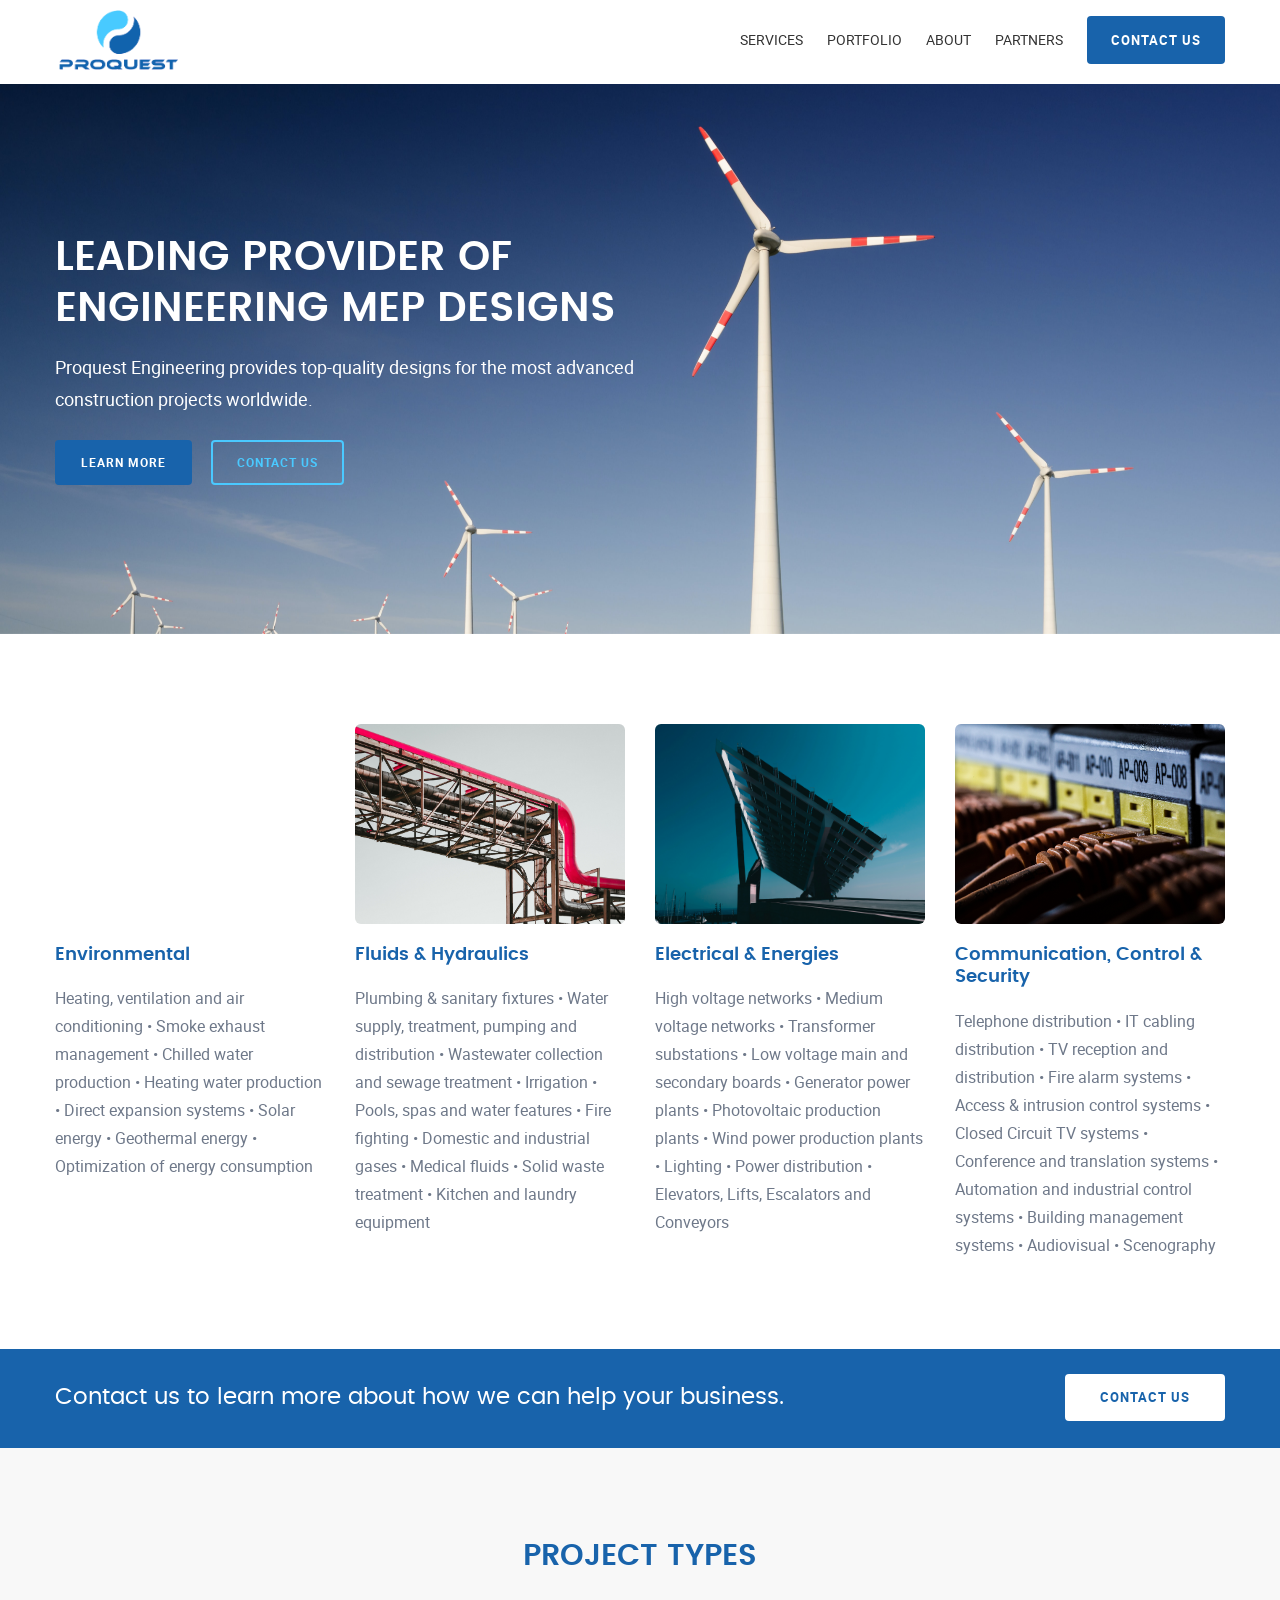
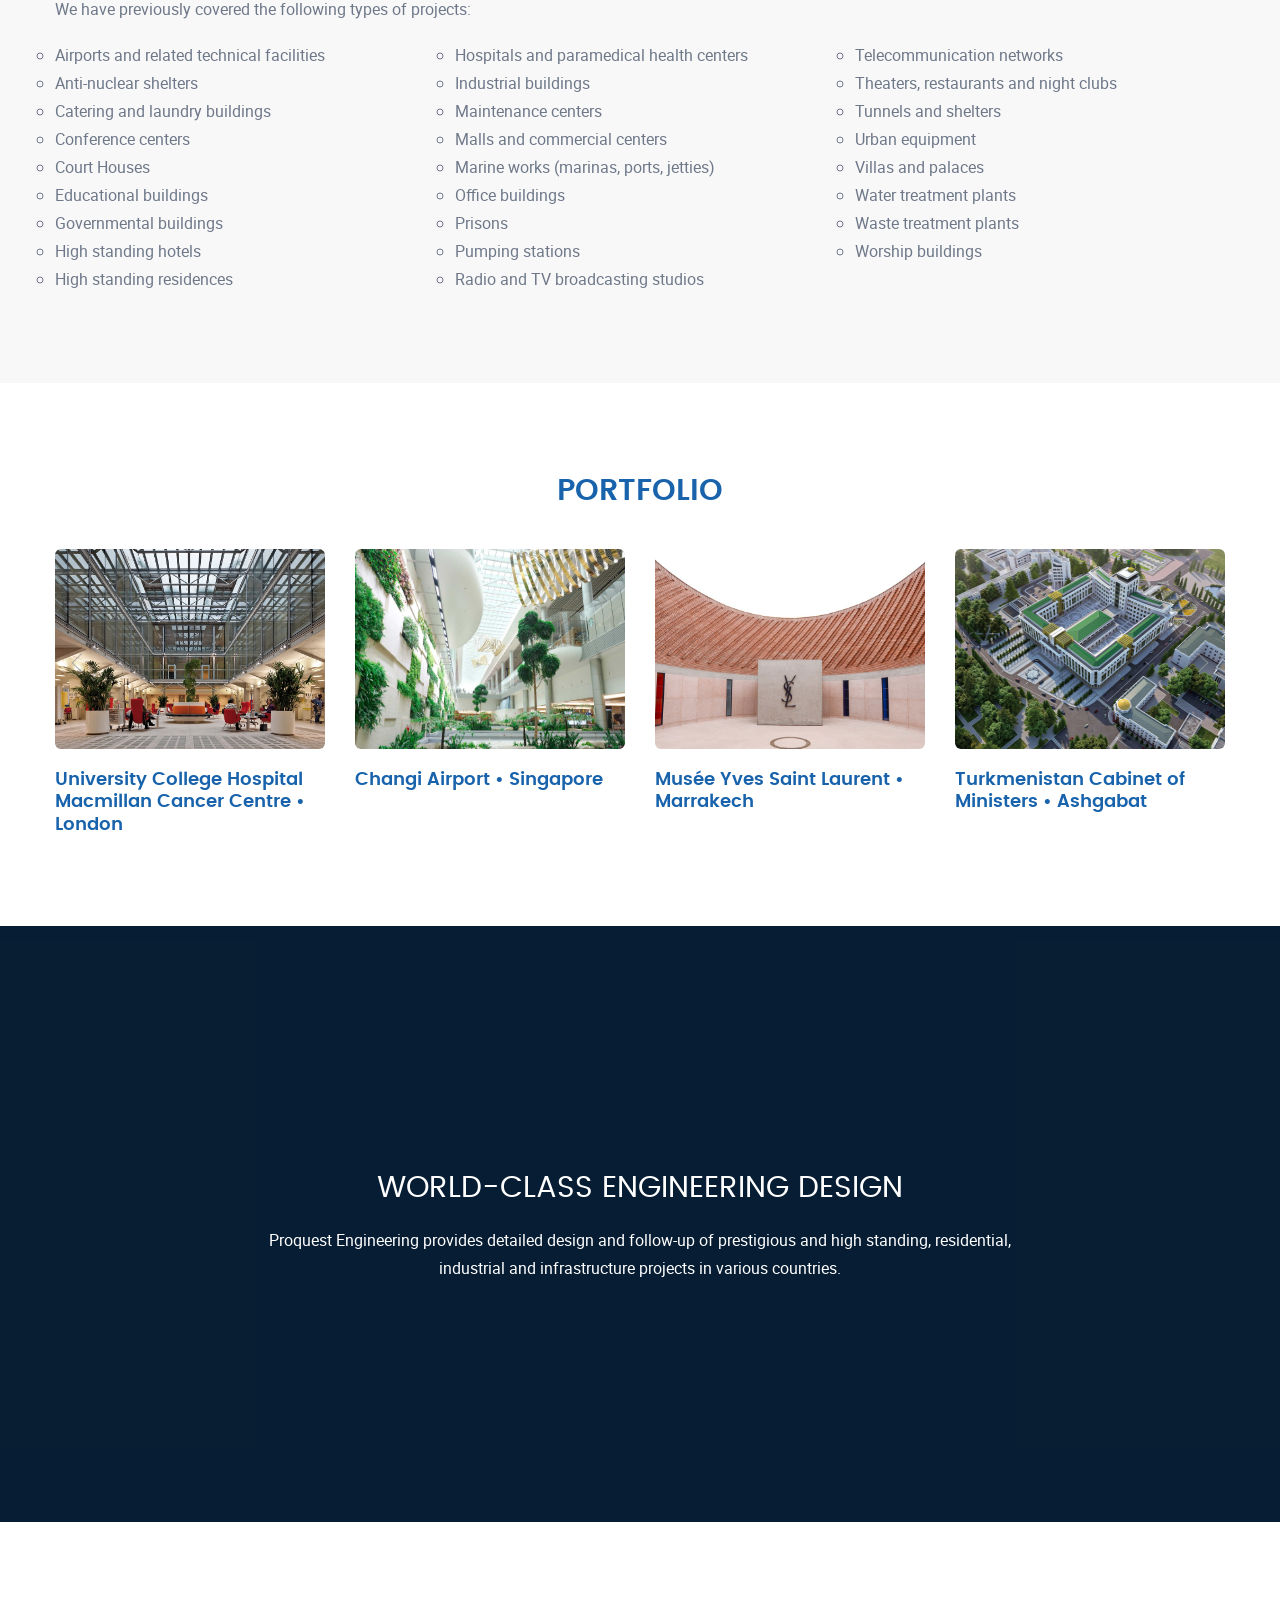
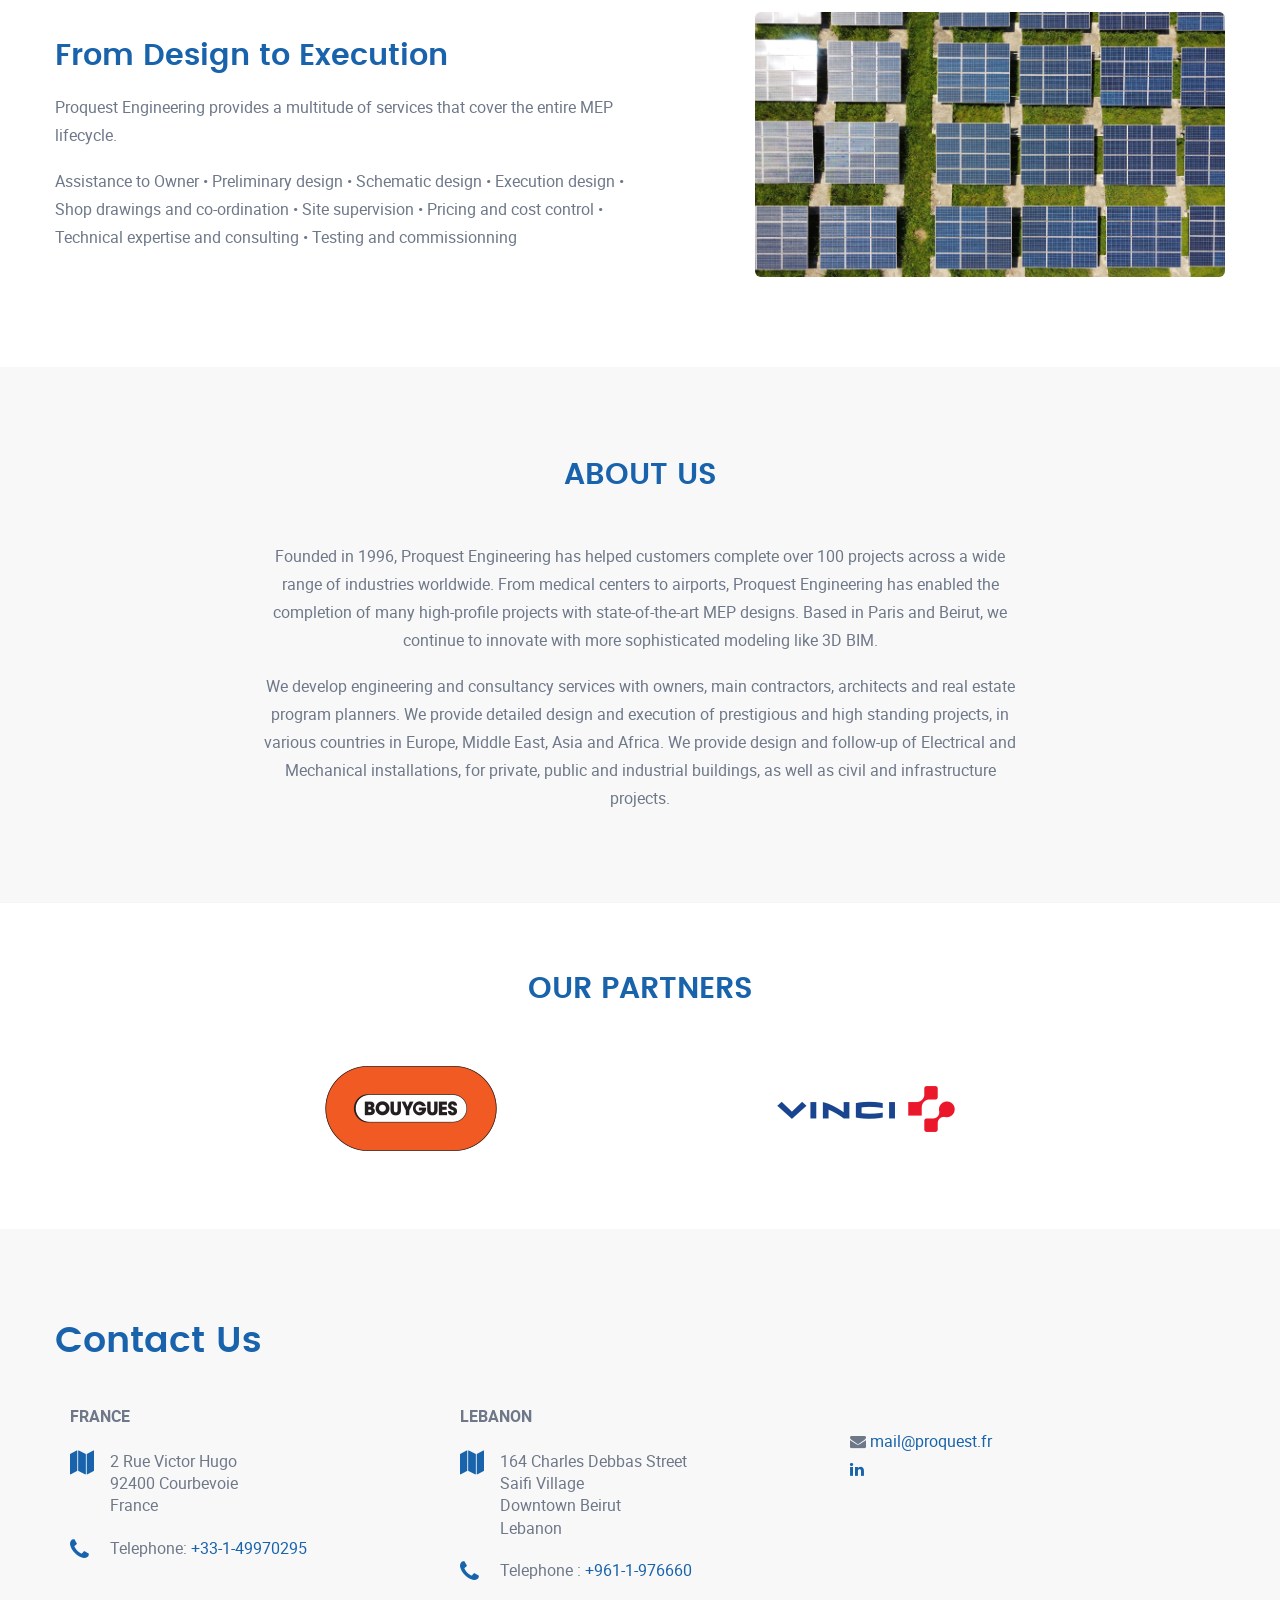
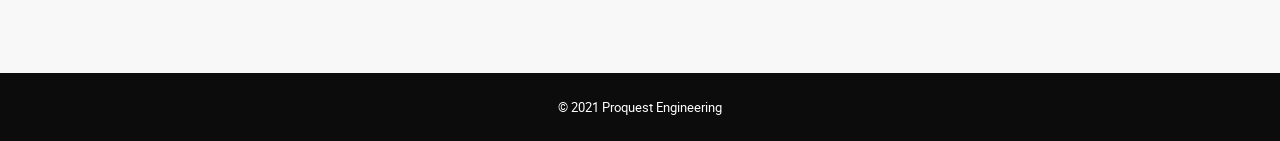
==== index.html @ 61020dc8 "Fix Services and add Project Types" ====
<!DOCTYPE html>
<html lang="zxx">
  <head>
    <title>Proquest Engineering</title>
    <meta charset="utf-8" />
    <meta name="viewport" content="width=device-width, initial-scale=1.0" />
    <link rel="icon" type="image/x-icon" href="image/favicon.ico" />
    <link rel="stylesheet" type="text/css" href="css/vendor.bundle.css" />
    <link
      id="style-css"
      rel="stylesheet"
      type="text/css"
      href="css/style.css"
    />
    <link
      rel="stylesheet"
      href="path/to/font-awesome/css/font-awesome.min.css"
    />
  </head>
  <body class="site-body style-v1">
    <!-- Header -->
    <header class="site-header header-s1 is-sticky">
      <!-- Navbar -->
      <div class="navbar navbar-primary">
        <div class="container">
          <!-- Logo -->
          <a class="navbar-brand" href="#top">
            <img
              class="logo logo-dark"
              alt=""
              src="image/proquest-logo.png"
              srcset="image/proquest-logo.png 2x"
            />
            <img
              class="logo logo-light"
              alt=""
              src="image/logo-light.png"
              srcset="image/logo-light2x.png 2x"
            />
          </a>
          <!-- #end Logo -->
          <div class="navbar-header">
            <button
              type="button"
              class="navbar-toggle collapsed"
              data-toggle="collapse"
              data-target="#mainnav"
              aria-expanded="false"
            >
              <span class="sr-only">Menu</span>
              <span class="icon-bar"></span>
              <span class="icon-bar"></span>
              <span class="icon-bar"></span>
            </button>
            <!-- Q-Button for Mobile -->
            <div class="quote-btn">
              <a class="btn" href="#contact-us">Contact Us</a>
            </div>
          </div>
          <!-- MainNav -->
          <nav class="navbar-collapse collapse" id="mainnav">
            <ul class="nav navbar-nav">
              <li><a href="#services">Services</a></li>
              <li><a href="#portfolio">Portfolio</a></li>
              <li><a href="#about-us">About</a></li>
              <li><a href="#partners">Partners</a></li>
              <!-- <li><a href="#contact-us">Contact Us</a></li> -->
              <li class="quote-btn">
                <a class="btn" href="#contact-us">Contact Us</a>
              </li>
            </ul>
          </nav>
          <!-- #end MainNav -->
        </div>
      </div>
      <!-- #end Navbar -->
      <!-- Banner/Slider -->
      <div
        id="slider"
        class="banner banner-slider carousel slide carousel-fade"
      >
        <!-- Wrapper for Slides -->
        <div class="carousel-inner">
          <div class="item active">
            <!-- Set the first background image using inline CSS below. -->
            <div
              class="fill"
              style="background-image: url('image/wind-turbine.jpg')"
            >
              <div class="banner-content">
                <div class="container">
                  <div class="row">
                    <div class="banner-text al-left pos-left light">
                      <div class="animated fadeInRight">
                        <h2 class="ucap">
                          Leading Provider of Engineering MEP Designs
                        </h2>
                        <p>
                          Proquest Engineering provides top-quality designs for
                          the most advanced construction projects worldwide.
                        </p>
                        <div class="banner-cta">
                          <a class="btn" href="#services">Learn More</a>
                          <a class="btn btn-alt btn-outline" href="#contact-us"
                            >Contact Us</a
                          >
                        </div>
                      </div>
                    </div>
                  </div>
                </div>
              </div>
            </div>
          </div>
          <div class="item">
            <!-- Set the second background image using inline CSS below. -->
            <div class="fill" style="background-image: url('image/vents.jpg')">
              <div class="banner-content">
                <div class="container">
                  <div class="row">
                    <div class="banner-text al-left pos-left dark">
                      <div class="animated fadeInRight">
                        <h2 class="ucap">State of the art <br />technology</h2>
                        <p>
                          Proquest Engineering uses advanced BIM software
                          technologies to craft the most energy efficient
                          designs.
                        </p>
                        <div class="banner-cta">
                          <a class="btn" href="#services">Learn More</a>
                          <a
                            class="btn btn-light btn-outline"
                            href="#contact-us"
                            >Contact Us</a
                          >
                        </div>
                      </div>
                    </div>
                  </div>
                </div>
              </div>
            </div>
          </div>
          <div class="item">
            <!-- Set the third background image using inline CSS below. -->
            <div class="fill" style="background-image: url('image/cranes.jpg')">
              <div class="banner-content">
                <div class="container">
                  <div class="row">
                    <div class="banner-text al-left pos-left dark">
                      <div class="animated fadeInRight">
                        <h2 class="ucap">
                          More than 25 years of design experience
                        </h2>
                        <p>Over 100 projects in all continents.</p>
                        <div class="banner-cta">
                          <a class="btn" href="#services">Learn More</a>
                          <a
                            class="btn btn-light btn-outline"
                            href="#contact-us"
                            >Contact Us</a
                          >
                        </div>
                      </div>
                    </div>
                  </div>
                </div>
              </div>
            </div>
          </div>
        </div>
        <!-- Left and right controls -->
        <a
          class="left carousel-control"
          href="#slider"
          role="button"
          data-slide="prev"
        >
          <span
            class="glyphicon glyphicon-chevron-left"
            aria-hidden="true"
          ></span>
          <span class="sr-only">Previous</span>
        </a>
        <a
          class="right carousel-control"
          href="#slider"
          role="button"
          data-slide="next"
        >
          <span
            class="glyphicon glyphicon-chevron-right"
            aria-hidden="true"
          ></span>
          <span class="sr-only">Next</span>
        </a>
      </div>
      <!-- #end Banner/Slider -->
    </header>
    <!-- End Header -->

    <!-- Service Section -->
    <div id="services" class="section section-services section-pad">
      <div class="container">
        <div class="content row">
          <!-- Feature Row  -->
          <div class="feature-row feature-service-row row">
            <div class="col-md-3 col-sm-6 even first">
              <!-- feature box -->
              <div class="feature boxed">
                <div class="fbox-photo">
                  <img src="image/exhaust.jpg" alt="" />
                </div>

                <div class="fbox-content">
                  <h3>Environmental</h3>
                  <p>
                    Heating, ventilation and air conditioning &bull; Smoke
                    exhaust management &bull; Chilled water production &bull;
                    Heating water production &bull; Direct expansion systems
                    &bull; Solar energy &bull; Geothermal energy &bull;
                    Optimization of energy consumption
                  </p>
                </div>
              </div>
              <!-- End Featur box -->
            </div>
            <div class="col-md-3 col-sm-6 odd">
              <!-- feature box -->
              <div class="feature boxed">
                <div class="fbox-photo">
                  <img src="image/pipes.jpg" alt="" />
                </div>
                <div class="fbox-content">
                  <h3>Fluids & Hydraulics</h3>
                  <p>
                    Plumbing & sanitary fixtures &bull; Water supply, treatment,
                    pumping and distribution &bull; Wastewater collection and
                    sewage treatment &bull; Irrigation &bull; Pools, spas and
                    water features &bull; Fire fighting &bull; Domestic and
                    industrial gases &bull; Medical fluids &bull; Solid waste
                    treatment &bull; Kitchen and laundry equipment
                  </p>
                </div>
              </div>
              <!-- End Feature box -->
            </div>
            <div class="col-md-3 col-sm-6 even">
              <!-- feature box -->
              <div class="feature boxed">
                <div class="fbox-photo">
                  <img src="image/solar-power.jpg" alt="" />
                </div>

                <div class="fbox-content">
                  <h3>Electrical & Energies</h3>
                  <p>
                    High voltage networks &bull; Medium voltage networks &bull;
                    Transformer substations &bull; Low voltage main and
                    secondary boards &bull; Generator power plants &bull;
                    Photovoltaic production plants &bull; Wind power production
                    plants &bull; Lighting &bull; Power distribution &bull;
                    Elevators, Lifts, Escalators and Conveyors
                  </p>
                </div>
              </div>
              <!-- End Feature box -->
            </div>
            <div class="col-md-3 col-sm-6 odd">
              <!-- feature box -->
              <div class="feature boxed">
                <div class="fbox-photo">
                  <img src="image/security.jpg" alt="" />
                </div>

                <div class="fbox-content">
                  <h3>Communication, Control & Security</h3>
                  <p>
                    Telephone distribution &bull; IT cabling distribution &bull;
                    TV reception and distribution &bull; Fire alarm systems
                    &bull; Access & intrusion control systems &bull; Closed
                    Circuit TV systems &bull; Conference and translation systems
                    &bull; Automation and industrial control systems &bull;
                    Building management systems &bull; Audiovisual &bull;
                    Scenography
                  </p>
                </div>
              </div>
              <!-- End Feature box -->
            </div>
          </div>
          <!-- Feture Row  #end -->
        </div>
      </div>
    </div>
    <!-- End Section -->

    <!-- Call Action -->
    <div class="call-action cta-small">
      <div class="cta-block">
        <div class="container">
          <div class="content row">
            <div class="cta-sameline">
              <h3>
                Contact us to learn more about how we can help your business.
              </h3>
              <a class="btn btn-light" href="#contact-us">Contact Us</a>
            </div>
          </div>
        </div>
      </div>
    </div>
    <!-- End Section -->

    <!--Content  -->
    <div id="about-us" class="bg-light section-pad">
      <div class="container">
        <div class="content row">
          <div class="wide-sm center">
            <h2 class="heading-section center" style="padding-bottom: 20px">
              Project Types
            </h2>
          </div>
          <p>We have previously covered the following types of projects:</p>
          <div class="row">
            <div class="col-sm-4 list">
              <ul>
                <li>Airports and related technical facilities</li>
                <li>Anti-nuclear shelters</li>
                <li>Catering and laundry buildings</li>
                <li>Conference centers</li>
                <li>Court Houses</li>
                <li>Educational buildings</li>
                <li>Governmental buildings</li>
                <li>High standing hotels</li>
                <li>High standing residences</li>
              </ul>
            </div>
            <div class="col-sm-4 list">
              <ul>
                <li>Hospitals and paramedical health centers</li>
                <li>Industrial buildings</li>
                <li>Maintenance centers</li>
                <li>Malls and commercial centers</li>
                <li>Marine works (marinas, ports, jetties)</li>
                <li>Office buildings</li>
                <li>Prisons</li>
                <li>Pumping stations</li>
                <li>Radio and TV broadcasting studios</li>
              </ul>
            </div>
            <div class="col-sm-4 list">
              <ul>
                <li>Telecommunication networks</li>
                <li>Theaters, restaurants and night clubs</li>
                <li>Tunnels and shelters</li>
                <li>Urban equipment</li>
                <li>Villas and palaces</li>
                <li>Water treatment plants</li>
                <li>Waste treatment plants</li>
                <li>Worship buildings</li>
              </ul>
            </div>
          </div>
        </div>
      </div>
    </div>
    <!-- End content -->

    <div
      id="portfolio"
      class="section section-projects recent-project section-pad"
    >
      <div class="container">
        <div class="content row">
          <h2 class="heading-section center" style="padding-bottom: 20px">
            Portfolio
          </h2>
          <!-- Projects/Feature Row  -->
          <div class="feature-row feature-project-row mgfix">
            <div
              class="
                owl-carousel
                loop
                has-carousel
                gallery gallery-lightbox gallery-photos
                hover-zoom
              "
              data-items="4"
              data-navs="true"
            >
              <div class="even">
                <!-- featured box  -->
                <div class="feature feature-project boxed">
                  <a href="image/ucl.jpg">
                    <div class="fbox-photo">
                      <img
                        src="image/ucl.jpg"
                        alt="University College Hospital Macmillan Cancer Centre, London"
                      />
                    </div>
                  </a>
                  <div class="fbox-content">
                    <h3>
                      <a href="image/ucl.jpg"
                        >University College Hospital Macmillan Cancer Centre
                        &bull; London</a
                      >
                    </h3>
                  </div>
                </div>
                <!-- End -->
              </div>
              <div class="odd">
                <!-- featured box -->
                <div class="feature feature-project boxed">
                  <a href="image/changi.jpeg">
                    <div class="fbox-photo">
                      <img
                        src="image/changi.jpeg"
                        alt="Changi Airport, Singapore"
                      />
                    </div>
                  </a>
                  <div class="fbox-content">
                    <h3>
                      <a href="image/changi.jpeg"
                        >Changi Airport &bull; Singapore</a
                      >
                    </h3>
                  </div>
                </div>
                <!-- End -->
              </div>
              <div class="even">
                <!-- featured box -->
                <div class="feature feature-project boxed">
                  <a href="image/ysl.jpg">
                    <div class="fbox-photo">
                      <img
                        src="image/ysl.jpg"
                        alt="Musée Yves Saint Laurent, Marrakech"
                      />
                    </div>
                  </a>
                  <div class="fbox-content">
                    <h3>
                      <a href="image/ysl.jpg"
                        >Musée Yves Saint Laurent &bull; Marrakech</a
                      >
                    </h3>
                  </div>
                </div>
                <!-- End -->
              </div>
              <div class="odd">
                <!-- featured box -->
                <div class="feature feature-project boxed">
                  <a href="image/ashgabat.jpg">
                    <div class="fbox-photo">
                      <img
                        src="image/ashgabat.jpg"
                        alt="Turkmenistan Cabinet of Ministers, Ashgabat"
                      />
                    </div>
                  </a>
                  <div class="fbox-content">
                    <h3>
                      <a href="image/ashgabat.jpg"
                        >Turkmenistan Cabinet of Ministers &bull; Ashgabat</a
                      >
                    </h3>
                  </div>
                </div>
                <!-- End -->
              </div>
              <div class="odd">
                <!-- featured box -->
                <div class="feature feature-project boxed">
                  <a href="image/battersea.jpeg">
                    <div class="fbox-photo">
                      <img
                        src="image/battersea.jpeg"
                        alt="Battersea Station Development, London"
                      />
                    </div>
                  </a>
                  <div class="fbox-content">
                    <h3>
                      <a href="image/battersea.jpeg"
                        >Battersea Station Development &bull; London</a
                      >
                    </h3>
                  </div>
                </div>
                <!-- End -->
              </div>
              <div class="odd">
                <!-- featured box -->
                <div class="feature feature-project boxed">
                  <a href="image/duchanbe.jpg">
                    <div class="fbox-photo">
                      <img
                        src="image/duchanbe.jpg"
                        alt="Dushanbe International Airport, Tadjikistan"
                      />
                    </div>
                  </a>
                  <div class="fbox-content">
                    <h3>
                      <a href="image/duchanbe.jpg"
                        >Dushanbe International Airport &bull; Tadjikistan</a
                      >
                    </h3>
                  </div>
                </div>
                <!-- End -->
              </div>
              <div class="odd">
                <!-- featured box -->
                <div class="feature feature-project boxed">
                  <a href="image/astana.jpg">
                    <div class="fbox-photo">
                      <img
                        src="image/astana.jpg"
                        alt="Kazakhstan National Cancer Research Center, Astana"
                      />
                    </div>
                  </a>
                  <div class="fbox-content">
                    <h3>
                      <a href="image/astana.jpg"
                        >Kazakhstan National Cancer Research Center &bull;
                        Astana</a
                      >
                    </h3>
                  </div>
                </div>
                <!-- End -->
              </div>
              <div class="odd">
                <!-- featured box -->
                <div class="feature feature-project boxed">
                  <a href="image/royal-mansour.jpeg">
                    <div class="fbox-photo">
                      <img
                        src="image/royal-mansour.jpeg"
                        alt="Royal Mansour Hotel, Marrakech"
                      />
                    </div>
                  </a>
                  <div class="fbox-content">
                    <h3>
                      <a href="image/royal-mansour.jpeg"
                        >Royal Mansour Hotel &bull; Marrakech</a
                      >
                    </h3>
                  </div>
                </div>
                <!-- End -->
              </div>
            </div>
          </div>
          <!-- Projects/Feature Row  #end -->
        </div>
      </div>
    </div>

    <!-- CTA-Parallax -->
    <div
      class="call-action has-parallax cta-large"
      style="background-image: url('image/singa-airport.jpg')"
    >
      <div class="cta-block">
        <div class="container">
          <div class="content row">
            <div class="cta-content wide-sm center">
              <h2>World-class Engineering Design</h2>
              <p>
                Proquest Engineering provides detailed design and follow-up of
                prestigious and high standing, residential, industrial and
                infrastructure projects in various countries.
              </p>
            </div>
          </div>
        </div>
      </div>
    </div>
    <!-- End Section -->

    <!-- Content -->
    <div class="section section-about section-pad">
      <div class="container">
        <div class="content row">
          <div class="row row-vm">
            <div class="col-md-6 res-m-bttm">
              <h2>From Design to Execution</h2>
              <p>
                Proquest Engineering provides a multitude of services that cover
                the entire MEP lifecycle.
              </p>
              <p>
                Assistance to Owner &bull; Preliminary design &bull; Schematic
                design &bull; Execution design &bull; Shop drawings and
                co-ordination &bull; Site supervision &bull; Pricing and cost
                control &bull; Technical expertise and consulting &bull; Testing
                and commissionning
              </p>
            </div>
            <div class="col-md-5 col-md-offset-1">
              <img src="image/photovoltaics.jpg" alt="" />
            </div>
          </div>
        </div>
      </div>
    </div>
    <!-- End content -->

    <!--Content  -->
    <div id="about-us" class="bg-light section-pad">
      <div class="container">
        <div class="content row">
          <div class="wide-sm center">
            <h2 class="heading-section center">About Us</h2>
            <p>
              Founded in 1996, Proquest Engineering has helped customers
              complete over 100 projects across a wide range of industries
              worldwide. From medical centers to airports, Proquest Engineering
              has enabled the completion of many high-profile projects with
              state-of-the-art MEP designs. Based in Paris and Beirut, we
              continue to innovate with more sophisticated modeling like 3D BIM.
            </p>
            <p>
              We develop engineering and consultancy services with owners, main
              contractors, architects and real estate program planners. We
              provide detailed design and execution of prestigious and high
              standing projects, in various countries in Europe, Middle East,
              Asia and Africa. We provide design and follow-up of Electrical and
              Mechanical installations, for private, public and industrial
              buildings, as well as civil and infrastructure projects.
            </p>
          </div>
        </div>
      </div>
    </div>
    <!-- End content -->

    <!-- Client logo -->
    <div
      id="partners"
      class="section section-logos section-pad-md bdr-top bg-light"
      style="background-color: white"
    >
      <h2 class="heading-section center">Our Partners</h2>
      <div class="container">
        <div class="content row">
          <div class="client-logos">
            <div class="logo-item">
              <img
                alt=""
                width="190"
                height="82"
                src="image/bouygues-logo.png"
              />
            </div>
            <div class="logo-item">
              <img alt="" width="190" height="82" src="image/vinci_logo.png" />
            </div>
          </div>
        </div>
      </div>
    </div>
    <!-- End Section -->

    <!-- Start Contact Us -->

    <div
      class="section section-contents section-contact section-pad bg-light"
      id="contact-us"
    >
      <div class="container">
        <div class="content row">
          <h1>Contact Us</h1>
          <div class="container">
            <div class="contact-details row">
              <div class="col-sm-4" style="padding-top: 20px">
                <label>FRANCE</label>
                <ul class="contact-list">
                  <li>
                    <a
                      href="https://goo.gl/maps/vgTAC1H31CzWcwqt8"
                      target="_blank"
                      ><em class="fa fa-map" aria-hidden="true"></em
                    ></a>
                    <span
                      >2 Rue Victor Hugo <br />92400 Courbevoie<br />France</span
                    >
                  </li>
                  <li>
                    <em class="fa fa-phone" aria-hidden="true"></em>
                    <span
                      >Telephone:
                      <a href="tel:+330149970295">+33-1-49970295</a></span
                    >
                  </li>
                </ul>
              </div>
              <div class="col-sm-4" style="padding-top: 20px">
                <label>LEBANON</label>
                <ul class="contact-list">
                  <li>
                    <a
                      href="https://goo.gl/maps/NqNHogaXv8zbHDvy7"
                      target="_blank"
                      ><em class="fa fa-map" aria-hidden="true"></em
                    ></a>
                    <span
                      >164 Charles Debbas Street <br />Saifi Village <br />
                      Downtown Beirut <br />
                      Lebanon</span
                    >
                  </li>
                  <li>
                    <em class="fa fa-phone" aria-hidden="true"></em>
                    <span
                      >Telephone :
                      <a href="tel:+96101976660">+961-1-976660</a></span
                    >
                  </li>
                </ul>
              </div>
              <div class="col-sm-4" style="margin-top: 45px">
                <em class="fa fa-envelope" aria-hidden="true"></em>
                <span>
                  <a href="mailto: mail@proquest.fr">mail@proquest.fr</a></span
                >
                <ul class="social">
                  <li>
                    <a
                      href="https://www.linkedin.com/company/proquest-engineering-&-consulting/"
                      ><em class="fa fa-linkedin" aria-hidden="true"></em
                    ></a>
                  </li>
                </ul>
              </div>
            </div>
          </div>
        </div>
      </div>
    </div>

    <!-- End Contact Us -->

    <!-- Copyright -->
    <div class="copyright" style="display: flex; justify-content: center">
      <p>&copy; 2021 Proquest Engineering</p>
    </div>
    <!-- End Copyright -->

    <!-- Rreload Image for Slider -->
    <div class="preload hide">
      <img alt="" src="image/slider-oil-a.jpg" />
      <img alt="" src="image/slider-welding-b.jpg" />
      <img alt="" src="image/slider-mine-a.jpg" />
    </div>
    <!-- End -->

    <!-- Preloader !active please if you want -->
    <!-- <div id="preloader"><div id="status">&nbsp;</div></div> -->
    <!-- Preloader End -->

    <!-- JavaScript Bundle -->
    <script src="js/jquery.bundle.js"></script>
    <!-- Theme Script init() -->
    <script src="js/script.js"></script>
    <!-- End script -->
  </body>
</html>
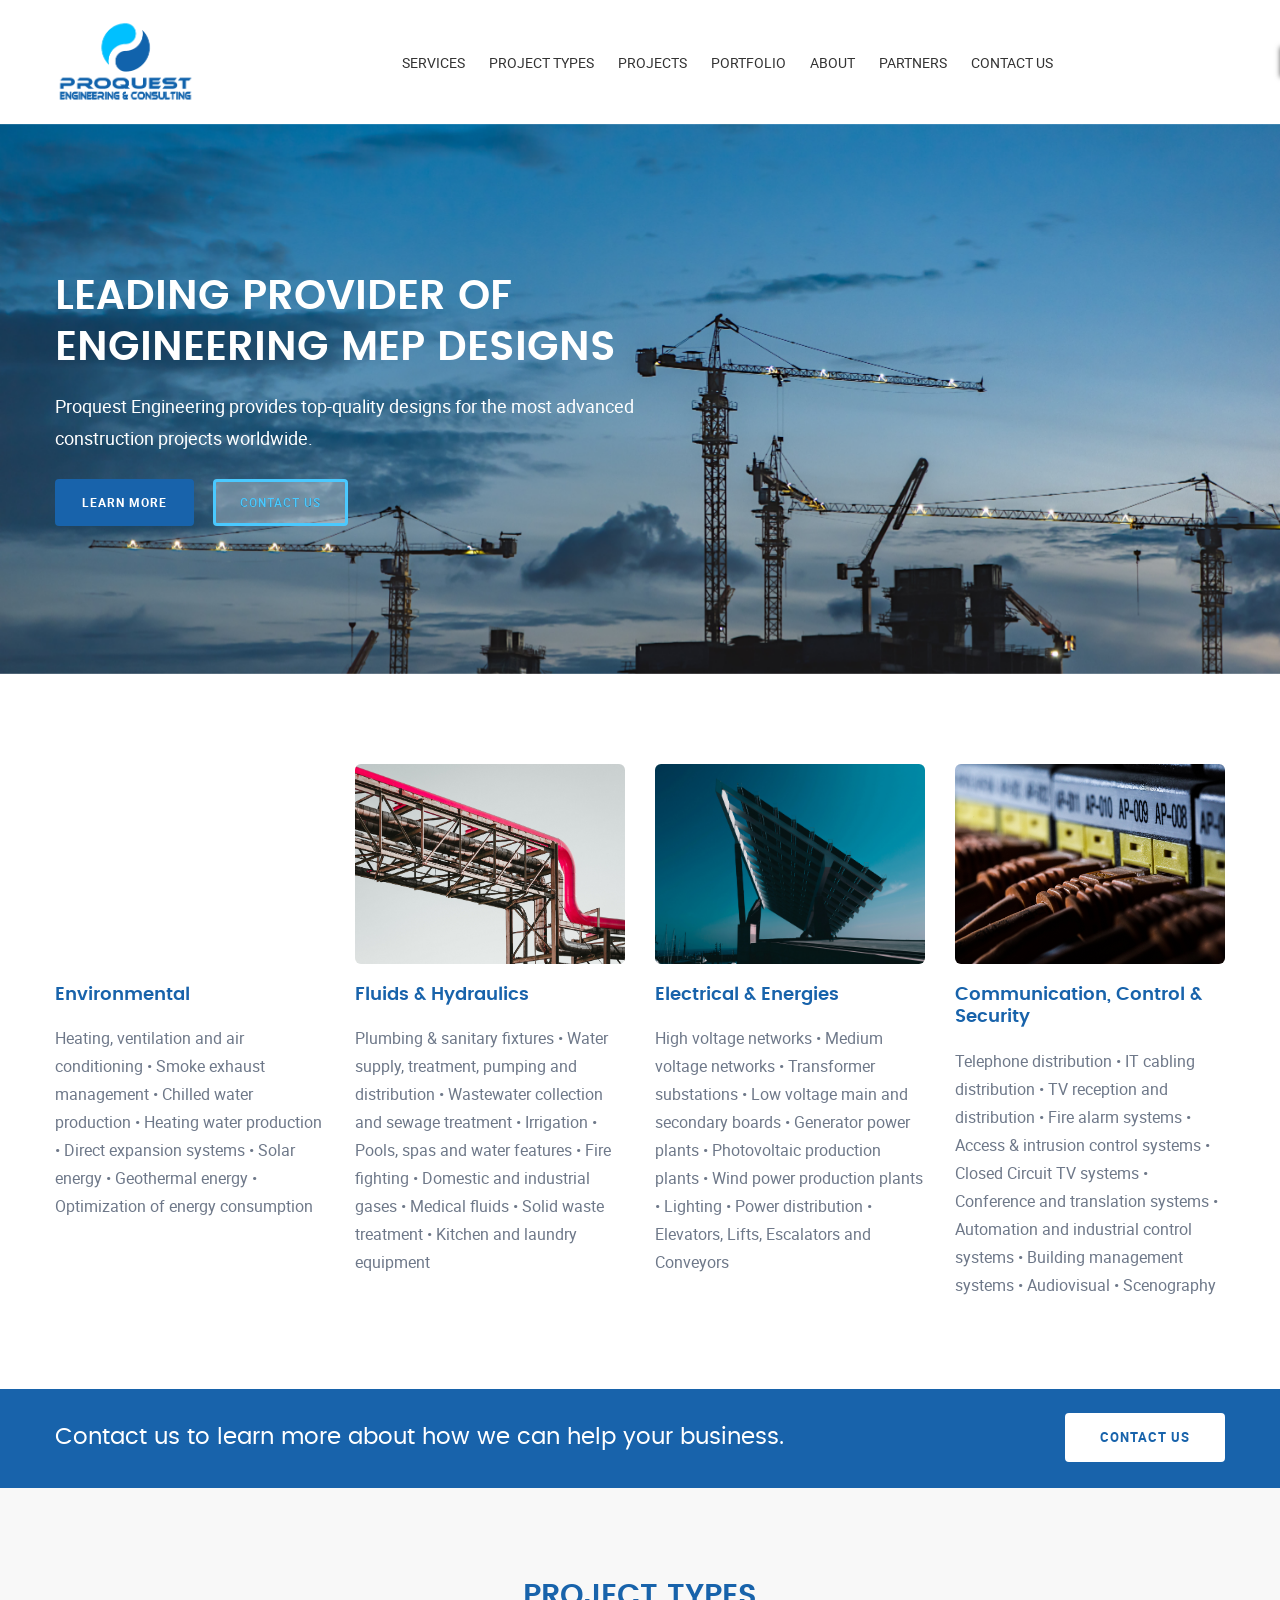
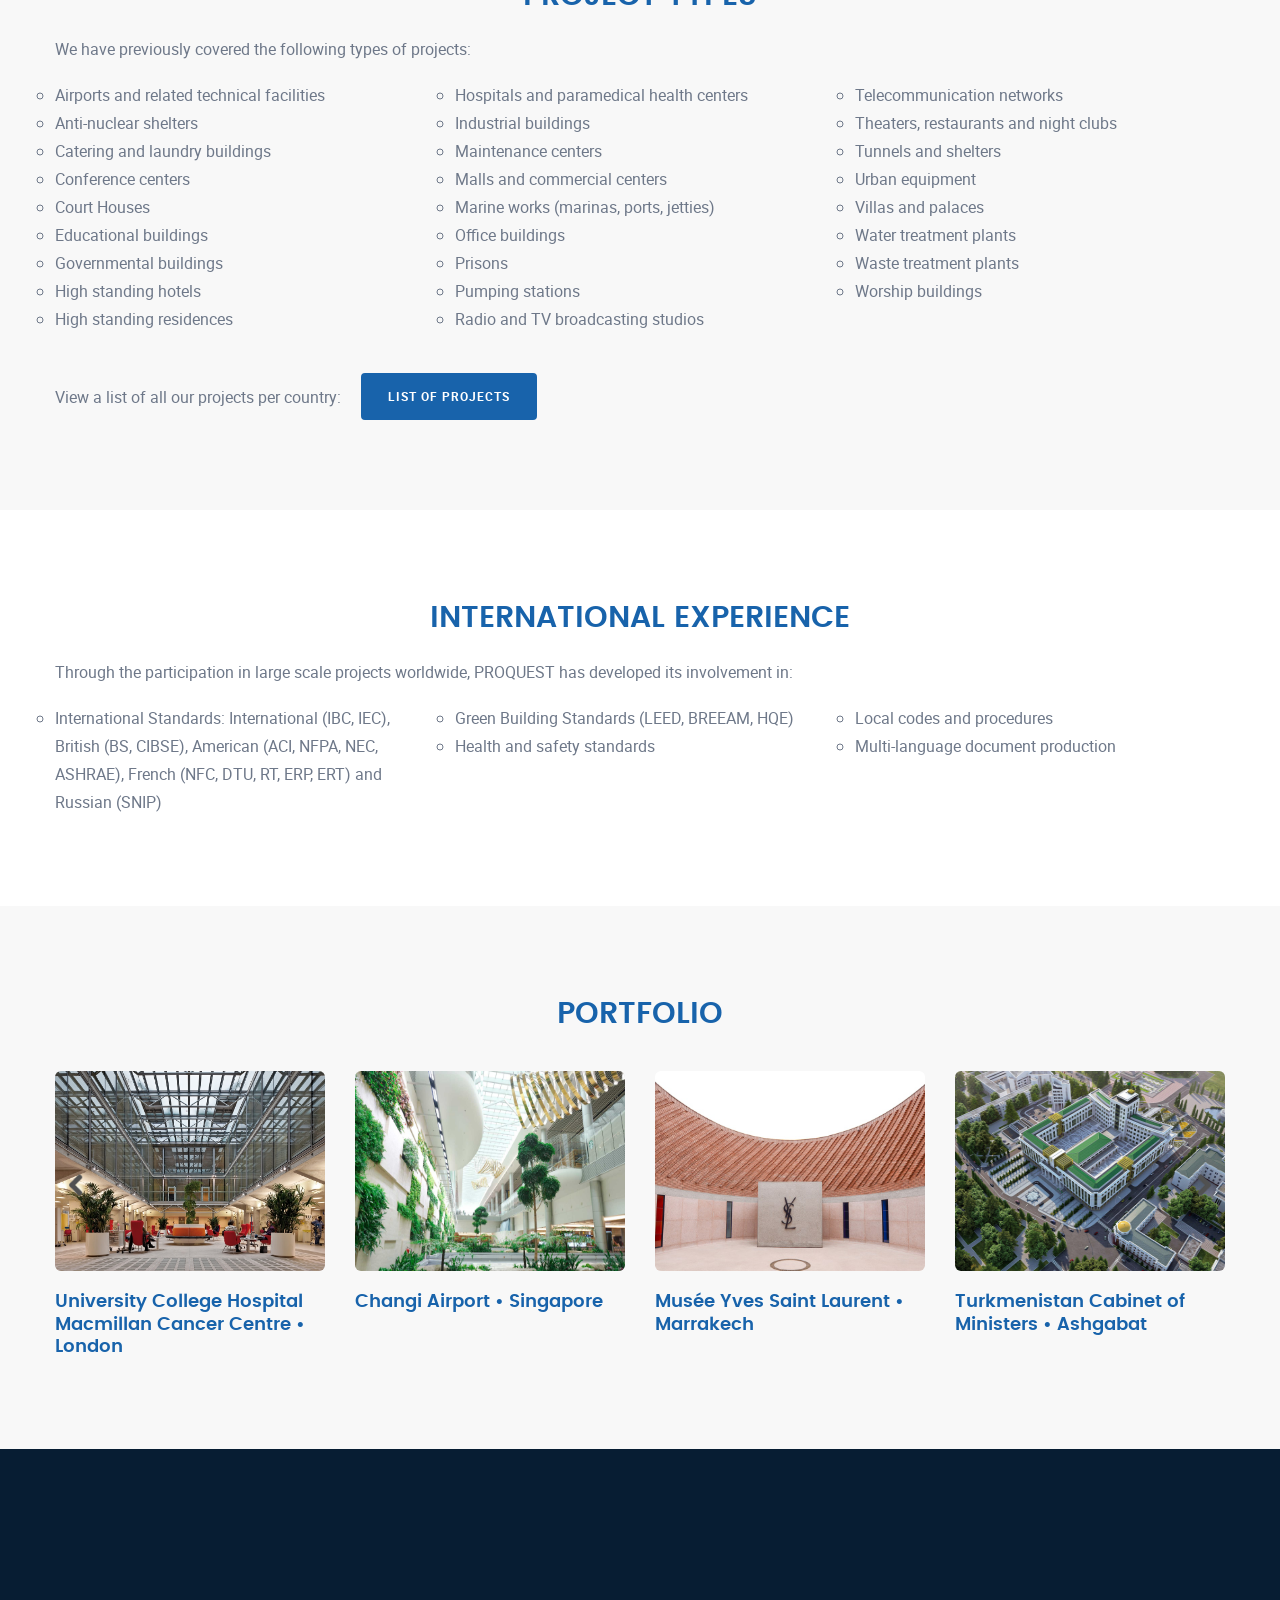
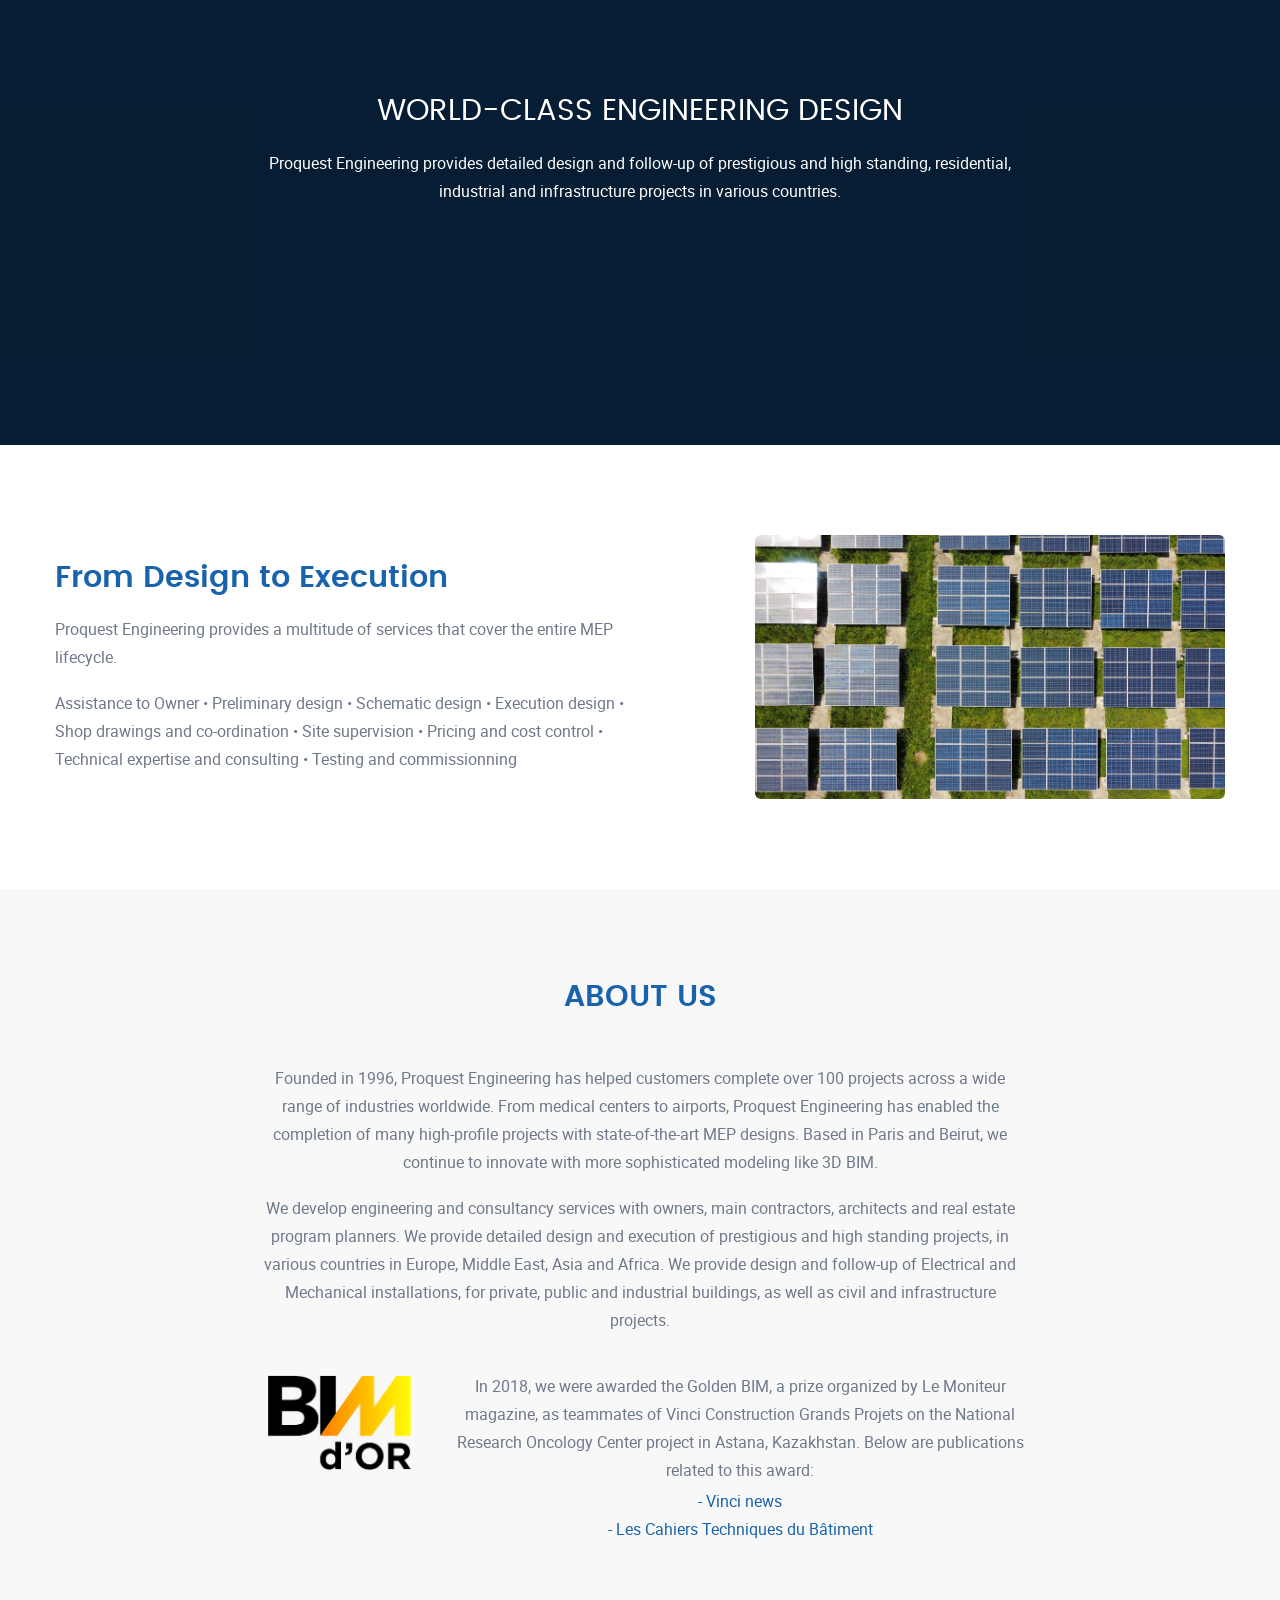
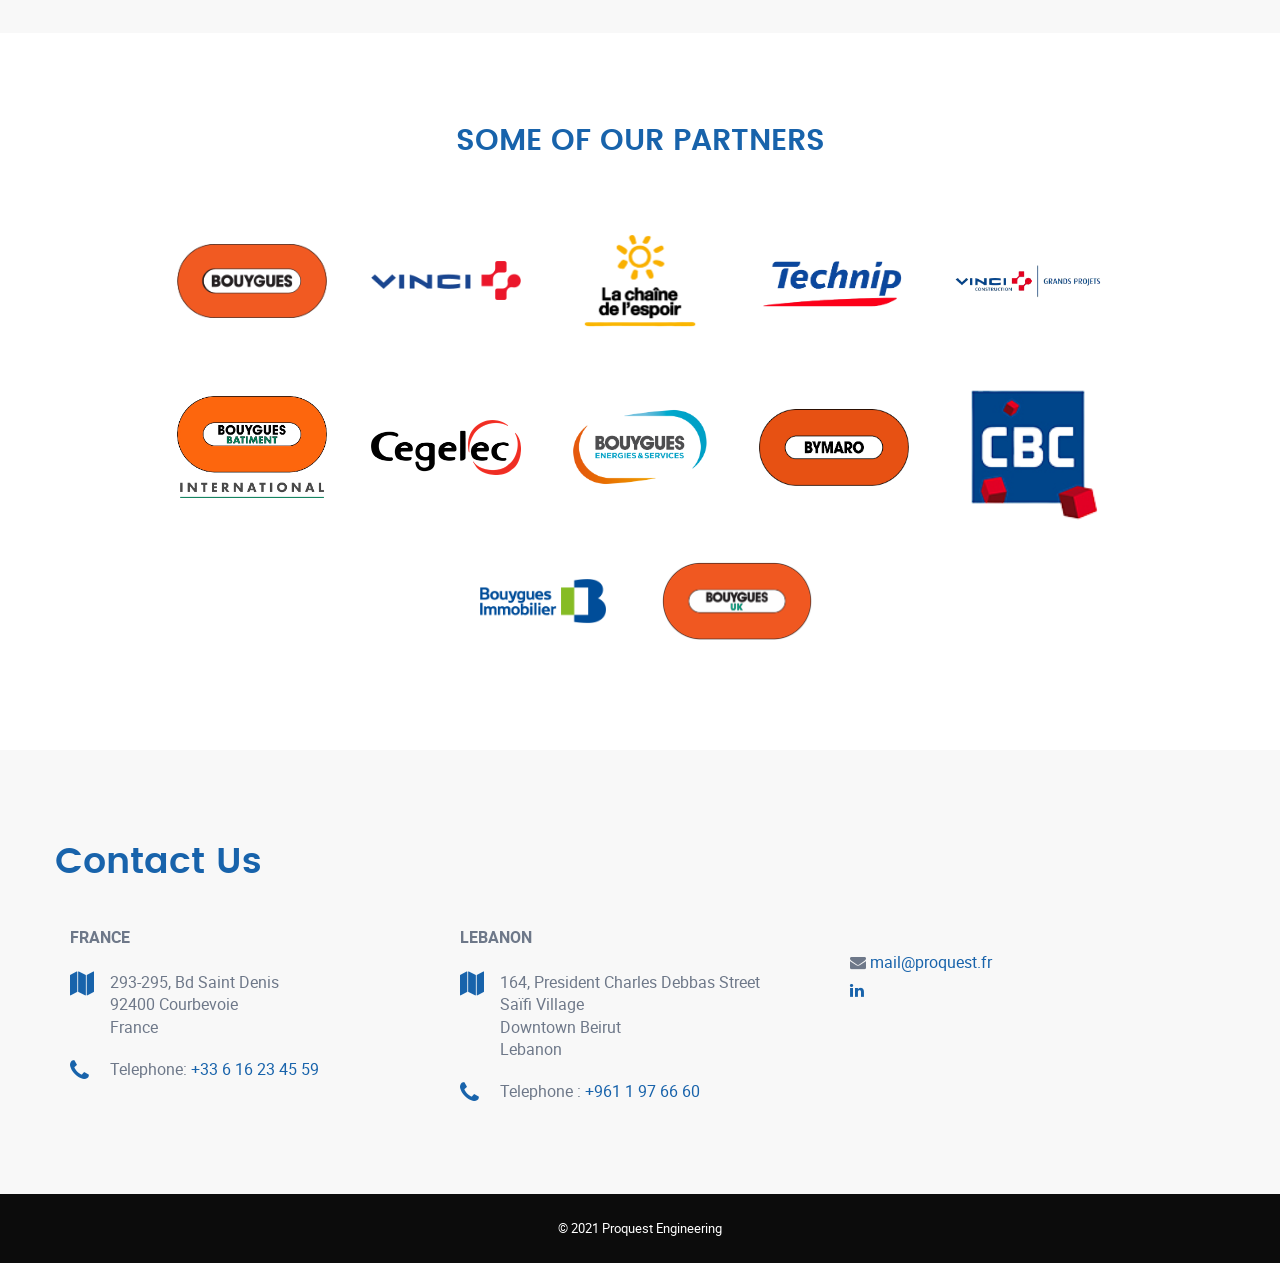
==== commit c62dc853: "update index.html" ====
--- a/index.html
+++ b/index.html
@@ -1,5 +1,5 @@
 <!DOCTYPE html>
-<html lang="zxx">
+<html lang="eng">
   <head>
     <title>Proquest Engineering</title>
     <meta charset="utf-8" />
@@ -28,14 +28,8 @@
             <img
               class="logo logo-dark"
               alt=""
-              src="image/proquest-logo.png"
-              srcset="image/proquest-logo.png 2x"
-            />
-            <img
-              class="logo logo-light"
-              alt=""
-              src="image/logo-light.png"
-              srcset="image/logo-light2x.png 2x"
+              src="image/proquest-full-logo.png"
+              srcset="image/proquest-full-logo.png 2x"
             />
           </a>
           <!-- #end Logo -->
@@ -60,13 +54,20 @@
           <!-- MainNav -->
           <nav class="navbar-collapse collapse" id="mainnav">
             <ul class="nav navbar-nav">
-              <li><a href="#services">Services</a></li>
+              <li><a class="nav-head" href="#services">Services</a></li>
+              <li><a href="#project-types">Project Types</a></li>
+              <li><a href="./list_of_projects.html">Projects</a></li>
               <li><a href="#portfolio">Portfolio</a></li>
               <li><a href="#about-us">About</a></li>
               <li><a href="#partners">Partners</a></li>
-              <!-- <li><a href="#contact-us">Contact Us</a></li> -->
-              <li class="quote-btn">
-                <a class="btn" href="#contact-us">Contact Us</a>
+              <li><a href="#contact-us">Contact Us</a></li>
+              <li class="lang-nav">
+                <!-- <a href="./index.html">
+                  <img class="flags" src="./image/uk-flag.png" />
+                </a> -->
+                <a href="./index_french.html">
+                  <img class="flags" src="./image/france-flag.png" />
+                </a>
               </li>
             </ul>
           </nav>
@@ -85,7 +86,7 @@
             <!-- Set the first background image using inline CSS below. -->
             <div
               class="fill"
-              style="background-image: url('image/wind-turbine.jpg')"
+              style="background-image: url('image/grilles.jpg')"
             >
               <div class="banner-content">
                 <div class="container">
@@ -128,9 +129,7 @@
                         </p>
                         <div class="banner-cta">
                           <a class="btn" href="#services">Learn More</a>
-                          <a
-                            class="btn btn-light btn-outline"
-                            href="#contact-us"
+                          <a class="btn btn-alt btn-outline" href="#contact-us"
                             >Contact Us</a
                           >
                         </div>
@@ -155,9 +154,7 @@
                         <p>Over 100 projects in all continents.</p>
                         <div class="banner-cta">
                           <a class="btn" href="#services">Learn More</a>
-                          <a
-                            class="btn btn-light btn-outline"
-                            href="#contact-us"
+                          <a class="btn btn-alt btn-outline" href="#contact-us"
                             >Contact Us</a
                           >
                         </div>
@@ -313,7 +310,7 @@
     <!-- End Section -->
 
     <!--Content  -->
-    <div id="about-us" class="bg-light section-pad">
+    <div id="project-types" class="bg-light section-pad">
       <div class="container">
         <div class="content row">
           <div class="wide-sm center">
@@ -362,6 +359,53 @@
               </ul>
             </div>
           </div>
+          <div class="proj-list">
+            <p>View a list of all our projects per country:</p>
+            <div class="quote-btn">
+              <a class="btn" href="./list_of_projects.html">List of Projects</a>
+            </div>
+          </div>
+        </div>
+      </div>
+    </div>
+    <!-- End content -->
+
+    <!--Content  -->
+    <div id="internation-experience" class="section-pad">
+      <div class="container">
+        <div class="content row">
+          <div class="wide-sm center">
+            <h2 class="heading-section center" style="padding-bottom: 20px">
+              International Experience
+            </h2>
+          </div>
+          <p>
+            Through the participation in large scale projects worldwide,
+            PROQUEST has developed its involvement in:
+          </p>
+          <div class="row">
+            <div class="col-sm-4 list">
+              <ul>
+                <li>
+                  International Standards: International (IBC, IEC), British
+                  (BS, CIBSE), American (ACI, NFPA, NEC, ASHRAE), French (NFC,
+                  DTU, RT, ERP, ERT) and Russian (SNIP)
+                </li>
+              </ul>
+            </div>
+            <div class="col-sm-4 list">
+              <ul>
+                <li>Green Building Standards (LEED, BREEAM, HQE)</li>
+                <li>Health and safety standards</li>
+              </ul>
+            </div>
+            <div class="col-sm-4 list">
+              <ul>
+                <li>Local codes and procedures</li>
+                <li>Multi-language document production</li>
+              </ul>
+            </div>
+          </div>
         </div>
       </div>
     </div>
@@ -369,7 +413,7 @@
 
     <div
       id="portfolio"
-      class="section section-projects recent-project section-pad"
+      class="section section-projects recent-project section-pad bg-light"
     >
       <div class="container">
         <div class="content row">
@@ -379,13 +423,7 @@
           <!-- Projects/Feature Row  -->
           <div class="feature-row feature-project-row mgfix">
             <div
-              class="
-                owl-carousel
-                loop
-                has-carousel
-                gallery gallery-lightbox gallery-photos
-                hover-zoom
-              "
+              class="owl-carousel loop has-carousel gallery gallery-lightbox gallery-photos hover-zoom"
               data-items="4"
               data-navs="true"
             >
@@ -639,6 +677,36 @@
               Mechanical installations, for private, public and industrial
               buildings, as well as civil and infrastructure projects.
             </p>
+            <div class="row" style="padding-top: 2rem">
+              <div class="col-md-3">
+                <img src="./image/bim-award.png" class="award" />
+              </div>
+              <div class="col-md-9">
+                <p>
+                  In 2018, we were awarded the Golden BIM, a prize organized by
+                  Le Moniteur magazine, as teammates of Vinci Construction
+                  Grands Projets on the National Research Oncology Center
+                  project in Astana, Kazakhstan. Below are publications related
+                  to this award:
+                </p>
+                <ul class="news-award">
+                  <li>
+                    <a
+                      href="https://www.vinci-construction-projets.com/en/actualite/triple-win-for-vinci-construction-at-the-2018-bim-dor-awards/"
+                      target="_blank"
+                      >- Vinci news</a
+                    >
+                  </li>
+                  <li>
+                    <a
+                      href="https://www.cahiers-techniques-batiment.fr/article/les-laureats-des-bim-d-or-2018-sont.37279"
+                      target="_blank"
+                      >- Les Cahiers Techniques du Bâtiment</a
+                    >
+                  </li>
+                </ul>
+              </div>
+            </div>
           </div>
         </div>
       </div>
@@ -648,25 +716,57 @@
     <!-- Client logo -->
     <div
       id="partners"
-      class="section section-logos section-pad-md bdr-top bg-light"
+      class="section section-logos section-pad bg-light"
       style="background-color: white"
     >
-      <h2 class="heading-section center">Our Partners</h2>
+      <h2 class="heading-section center">Some of our partners</h2>
       <div class="container">
-        <div class="content row">
-          <div class="client-logos">
-            <div class="logo-item">
-              <img
-                alt=""
-                width="190"
-                height="82"
-                src="image/bouygues-logo.png"
-              />
-            </div>
-            <div class="logo-item">
-              <img alt="" width="190" height="82" src="image/vinci_logo.png" />
-            </div>
-          </div>
+        <div class="content row justify-content-md-center">
+          <!-- <div class="client-logos"> -->
+          <div class="col col-lg-12 client-logos" align="center">
+            <img alt="" width="190" height="82" src="image/bouygues-logo.png" />
+            <img alt="" width="190" height="82" src="image/vinci_logo.png" />
+            <img
+              alt=""
+              width="190"
+              height="82"
+              src="image/chaine_de_lespoir.png"
+            />
+            <img alt="" width="190" height="82" src="image/technip-logo.png" />
+            <img
+              alt=""
+              width="190"
+              height="82"
+              src="image/vinci_construction_gp_logo.png"
+            />
+            <!-- </div> -->
+            <!-- <div class="col-md-12 col-sm-6 offset-md-3"> -->
+            <img
+              alt=""
+              width="190"
+              height="82"
+              src="image/bouygues_batiment_international.png"
+            />
+            <img alt="" width="190" height="82" src="image/cegelec-logo.png" />
+            <img
+              alt=""
+              width="190"
+              height="82"
+              src="image/bouygues_energies_services.png"
+            />
+            <img alt="" width="190" height="82" src="image/Bymaro.png" />
+            <img alt="" width="190" height="82" src="image/cbc_logo.png" />
+            <!-- </div> -->
+            <!-- <div class="col-md-12 col-sm-6 offset-md-3"> -->
+            <img
+              alt=""
+              width="190"
+              height="82"
+              src="image/bouygues immobilier.png"
+            />
+            <img alt="" width="190" height="82" src="image/bouygues_uk.png" />
+          </div>
+          <!-- </div> -->
         </div>
       </div>
     </div>
@@ -693,14 +793,14 @@
                       ><em class="fa fa-map" aria-hidden="true"></em
                     ></a>
                     <span
-                      >2 Rue Victor Hugo <br />92400 Courbevoie<br />France</span
+                      >293-295, Bd Saint Denis <br />92400 Courbevoie<br />France</span
                     >
                   </li>
                   <li>
                     <em class="fa fa-phone" aria-hidden="true"></em>
                     <span
                       >Telephone:
-                      <a href="tel:+330149970295">+33-1-49970295</a></span
+                      <a href="tel:+33616234559">+33 6 16 23 45 59</a></span
                     >
                   </li>
                 </ul>
@@ -715,7 +815,8 @@
                       ><em class="fa fa-map" aria-hidden="true"></em
                     ></a>
                     <span
-                      >164 Charles Debbas Street <br />Saifi Village <br />
+                      >164, President Charles Debbas Street <br />Saïfi Village
+                      <br />
                       Downtown Beirut <br />
                       Lebanon</span
                     >
@@ -724,7 +825,7 @@
                     <em class="fa fa-phone" aria-hidden="true"></em>
                     <span
                       >Telephone :
-                      <a href="tel:+96101976660">+961-1-976660</a></span
+                      <a href="tel:+9611976660">+961 1 97 66 60</a></span
                     >
                   </li>
                 </ul>
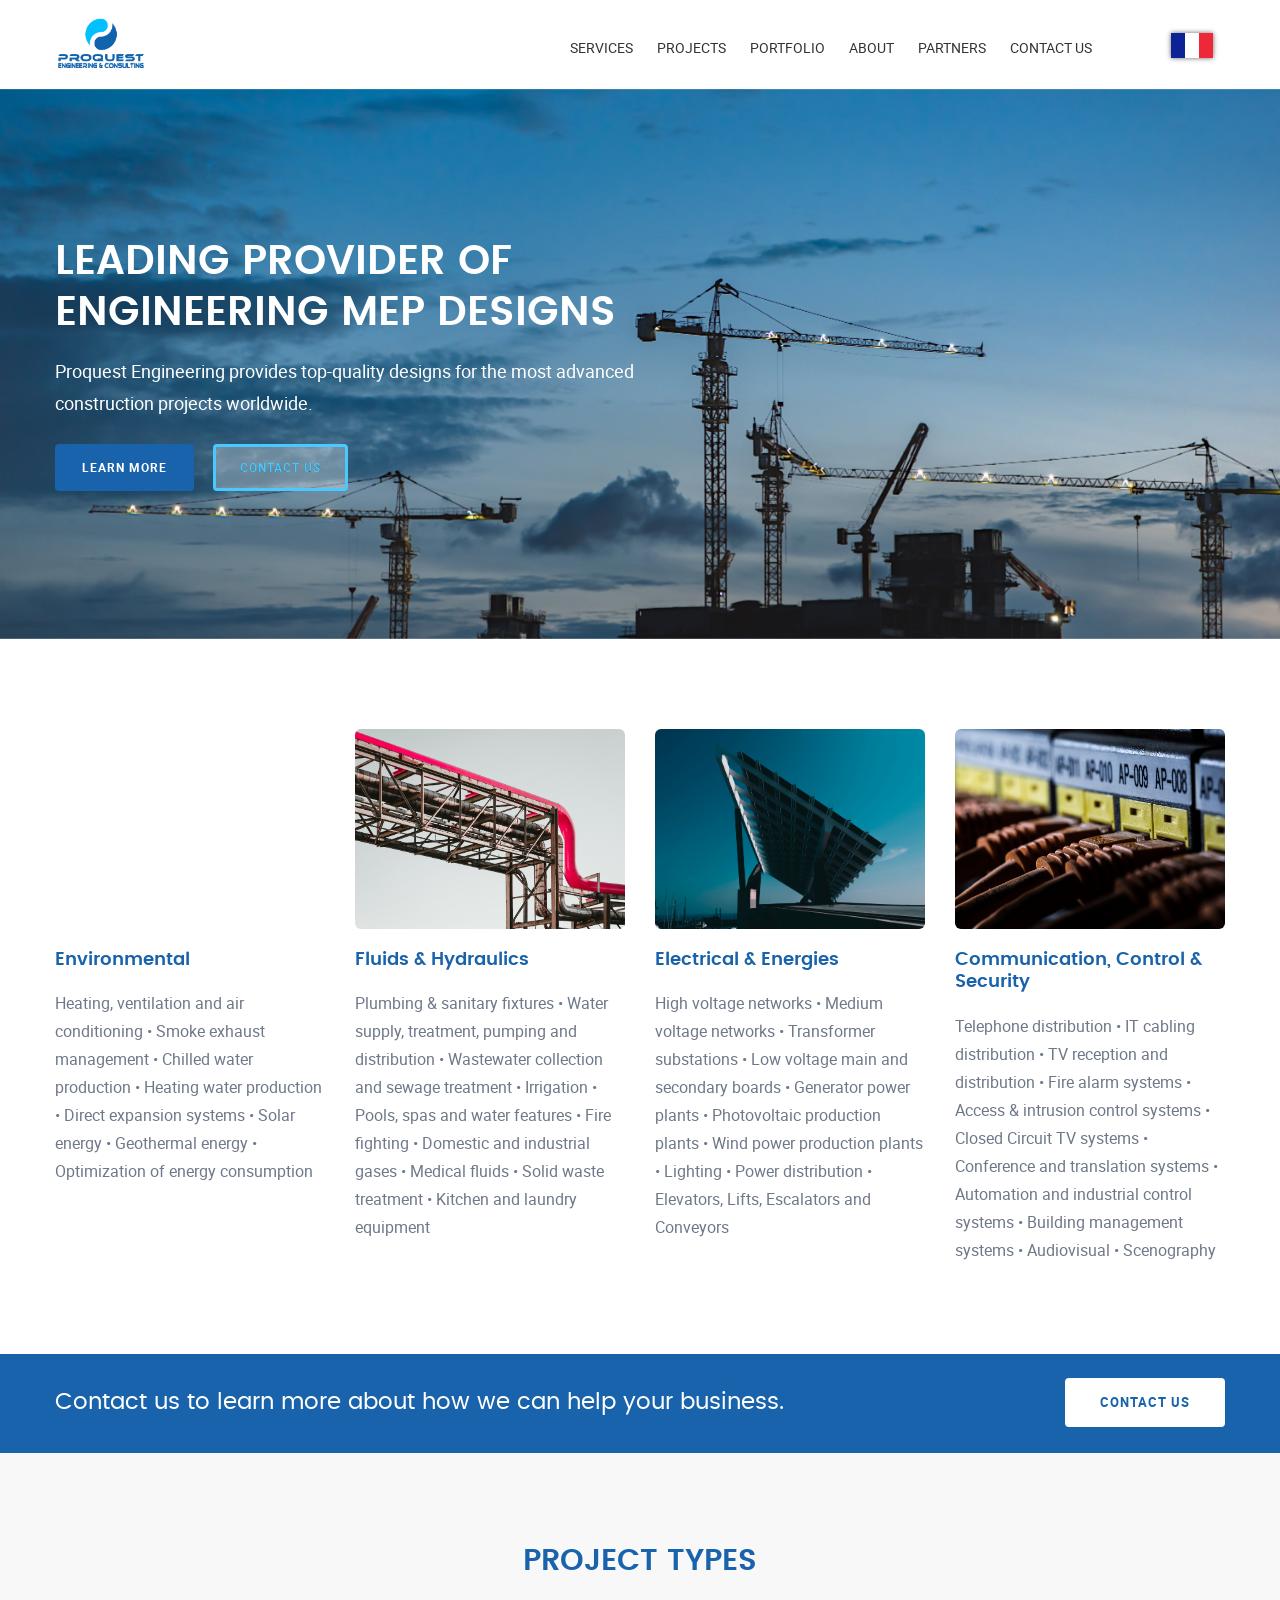
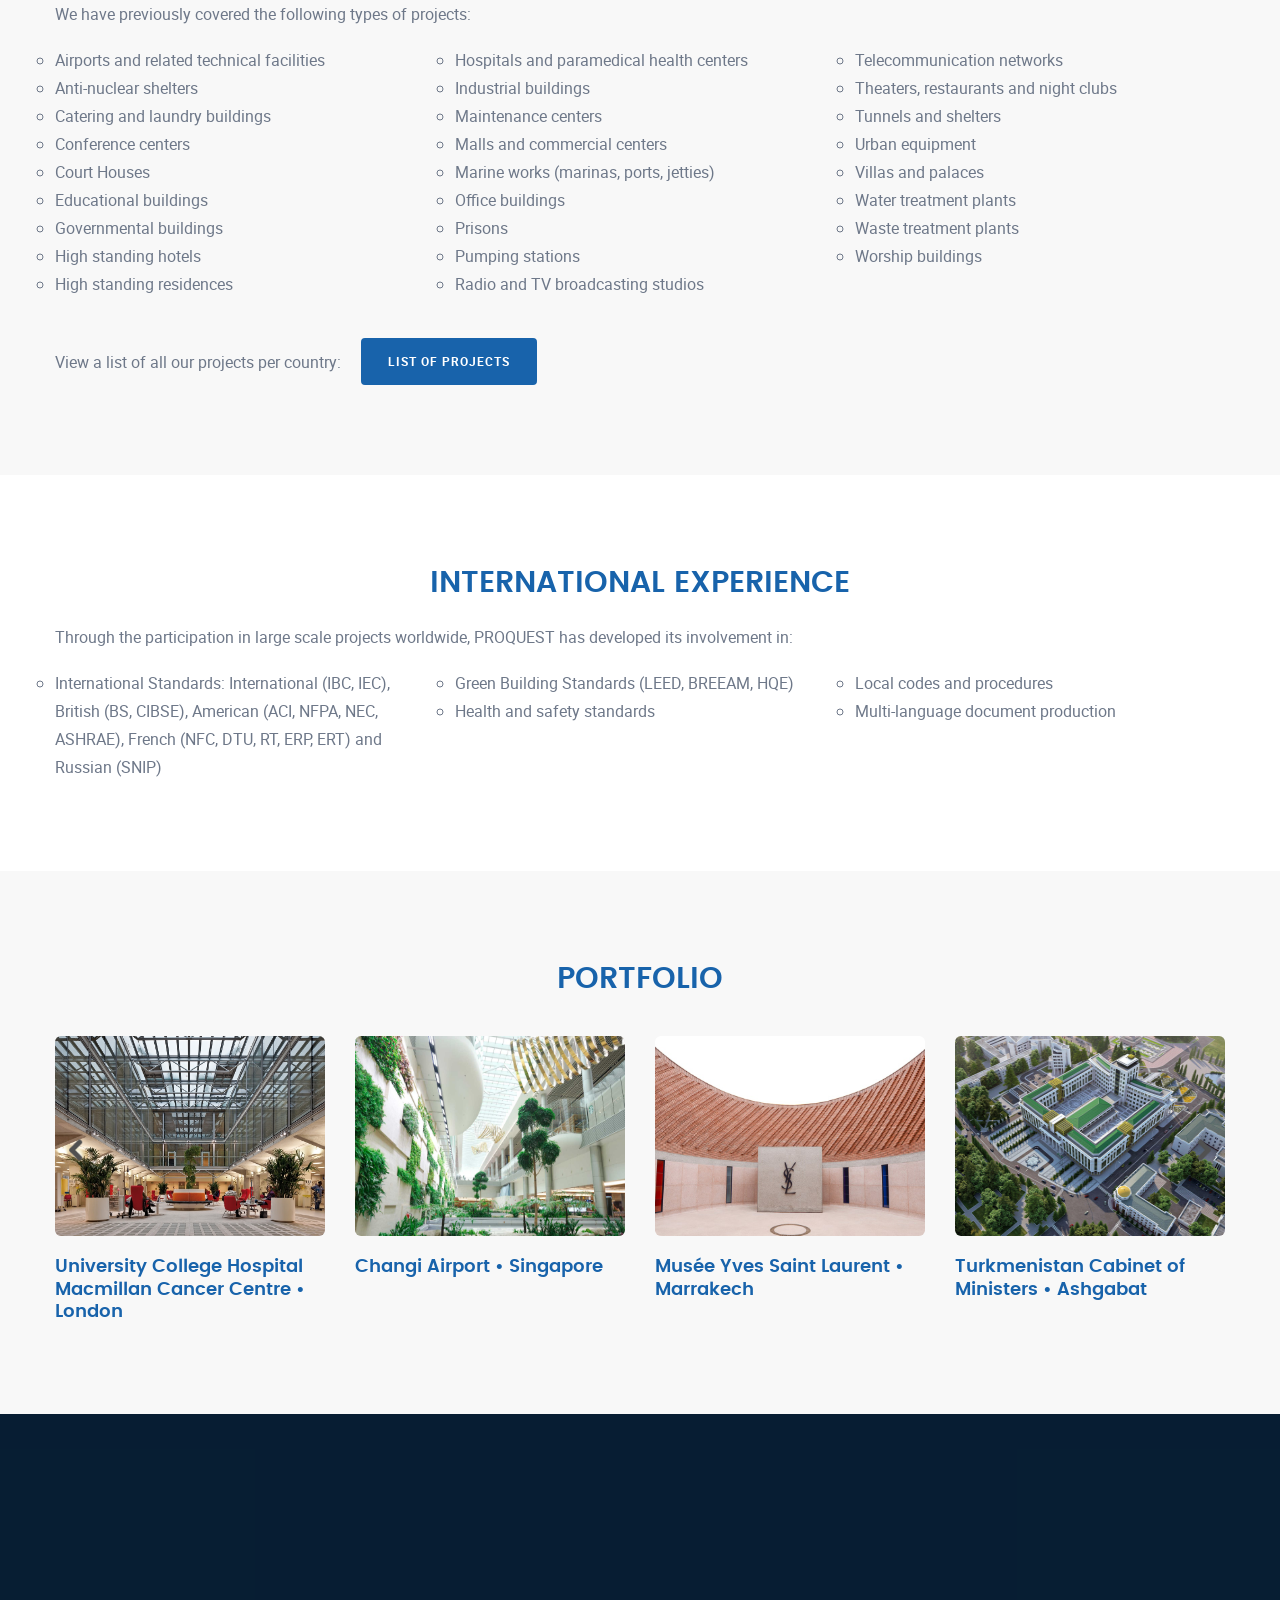
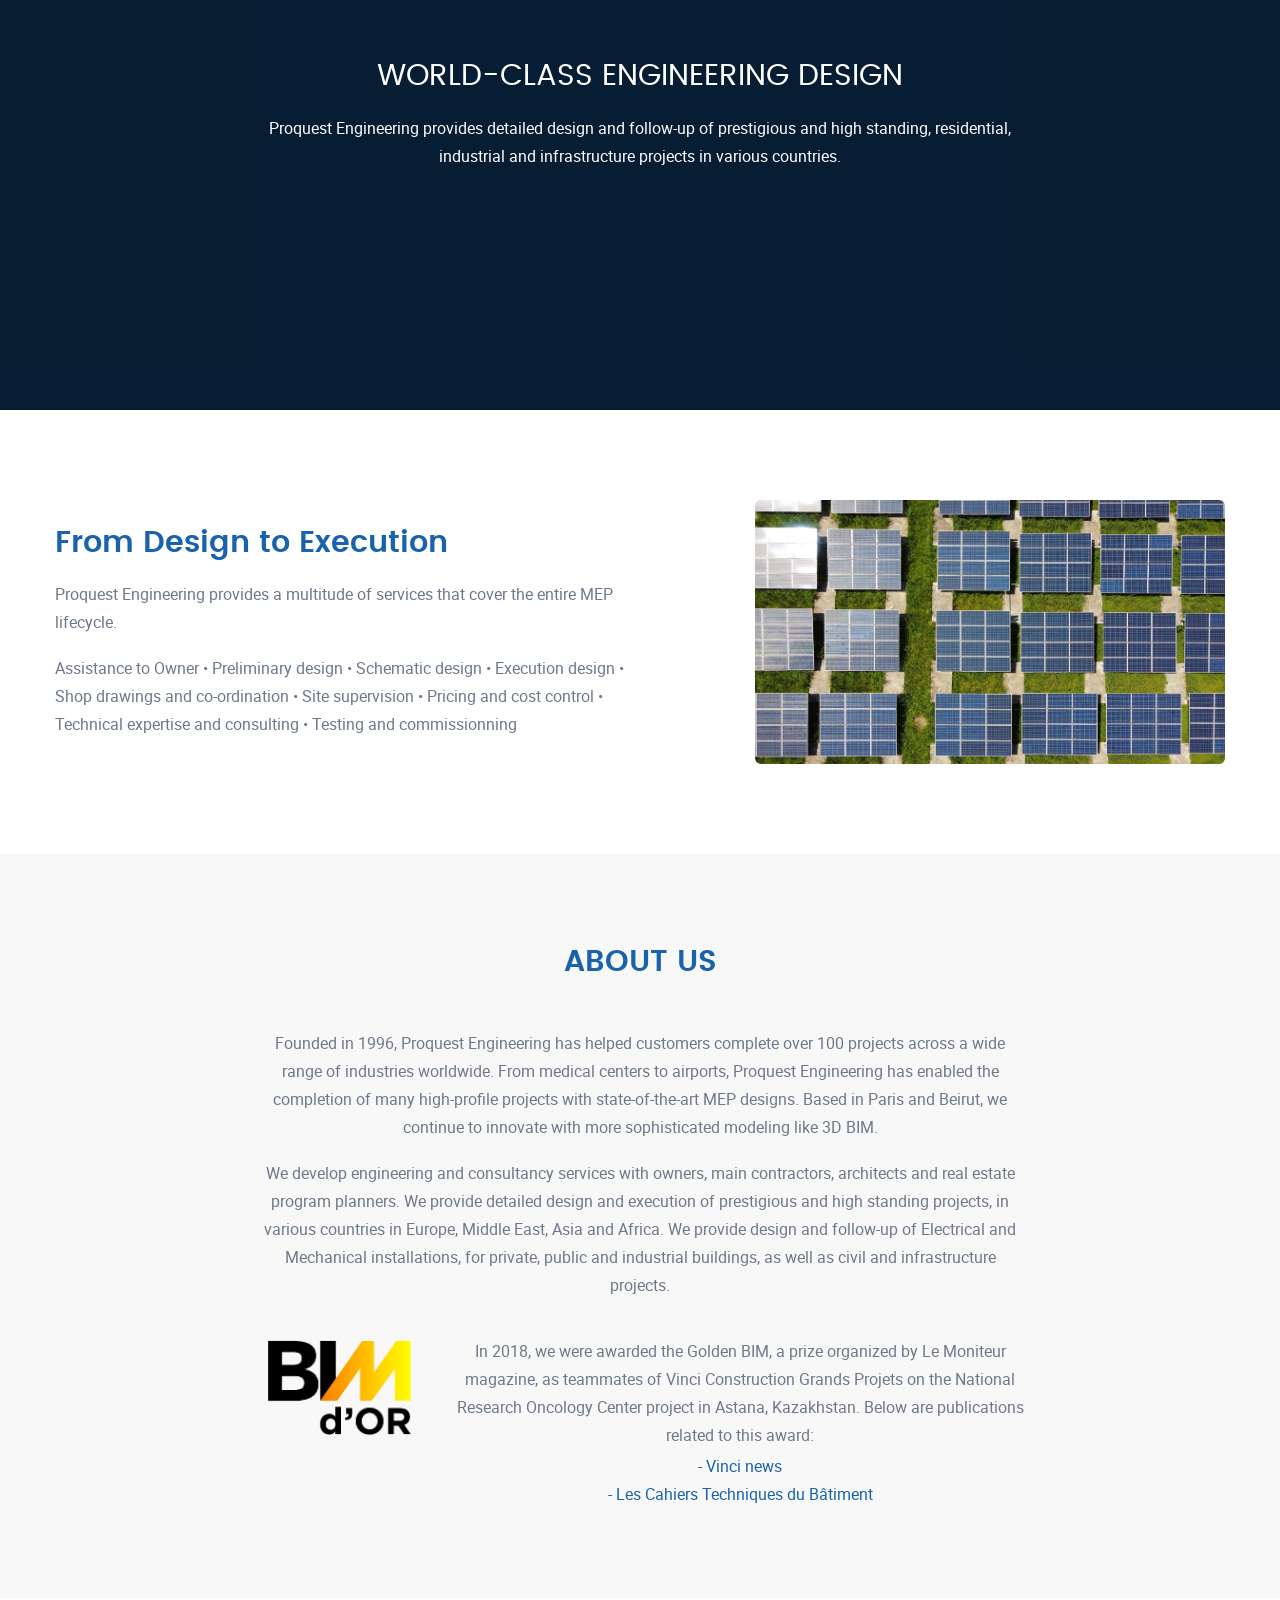
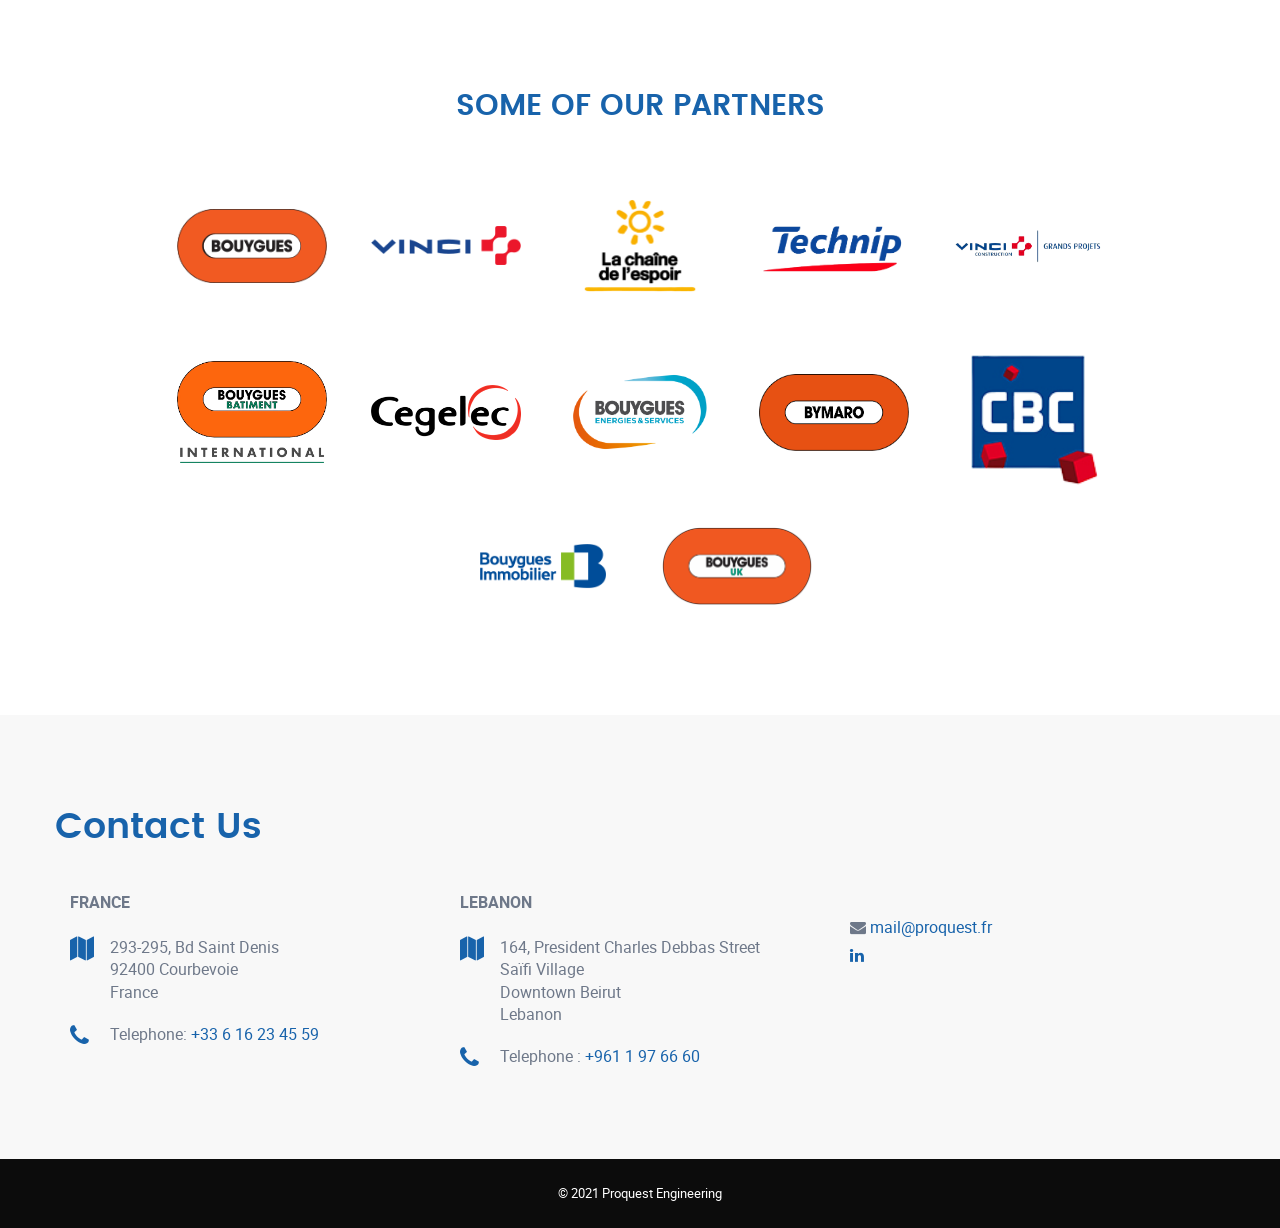
==== commit b4fe20d3: "Fix nav bar" ====
--- a/index.html
+++ b/index.html
@@ -55,17 +55,13 @@
           <nav class="navbar-collapse collapse" id="mainnav">
             <ul class="nav navbar-nav">
               <li><a class="nav-head" href="#services">Services</a></li>
-              <li><a href="#project-types">Project Types</a></li>
               <li><a href="./list_of_projects.html">Projects</a></li>
               <li><a href="#portfolio">Portfolio</a></li>
               <li><a href="#about-us">About</a></li>
               <li><a href="#partners">Partners</a></li>
               <li><a href="#contact-us">Contact Us</a></li>
-              <li class="lang-nav">
-                <!-- <a href="./index.html">
-                  <img class="flags" src="./image/uk-flag.png" />
-                </a> -->
-                <a href="./index_french.html">
+              <li>
+                <a class="lang-nav" href="./index_french.html">
                   <img class="flags" src="./image/france-flag.png" />
                 </a>
               </li>
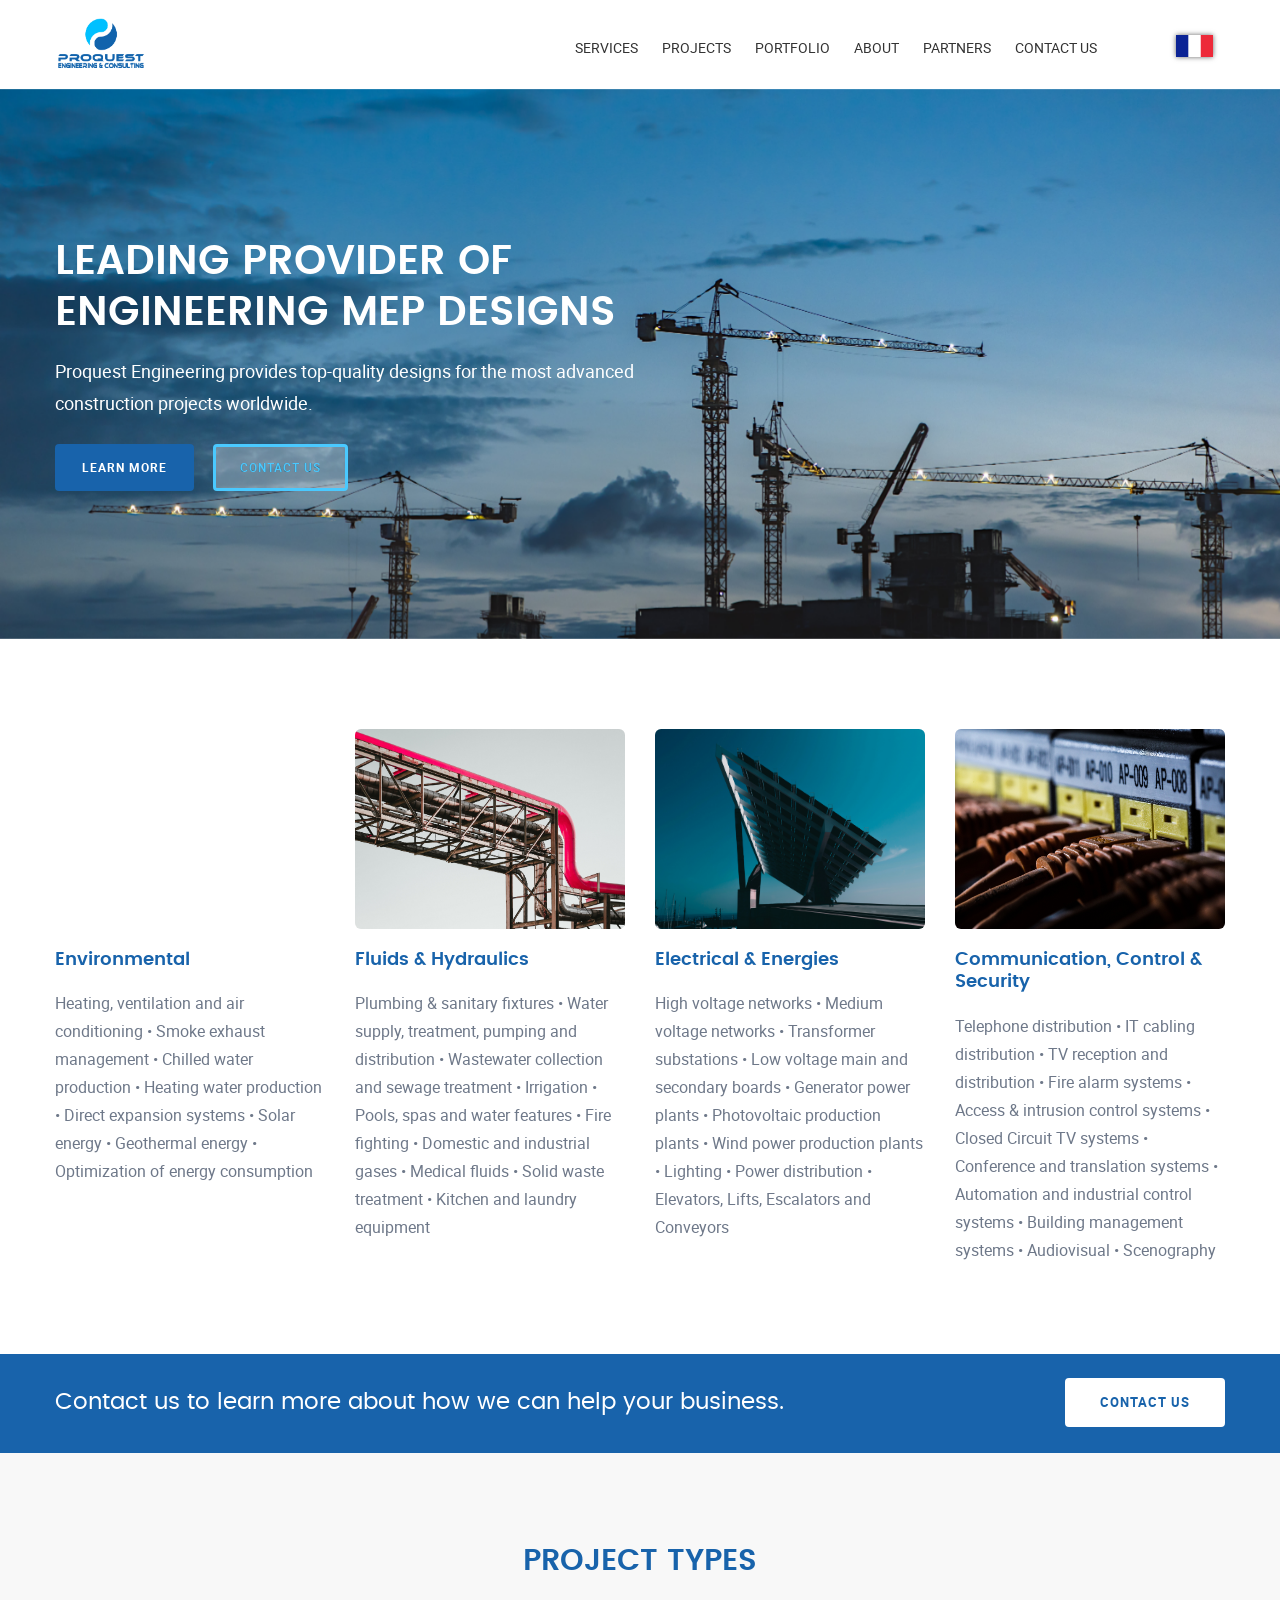
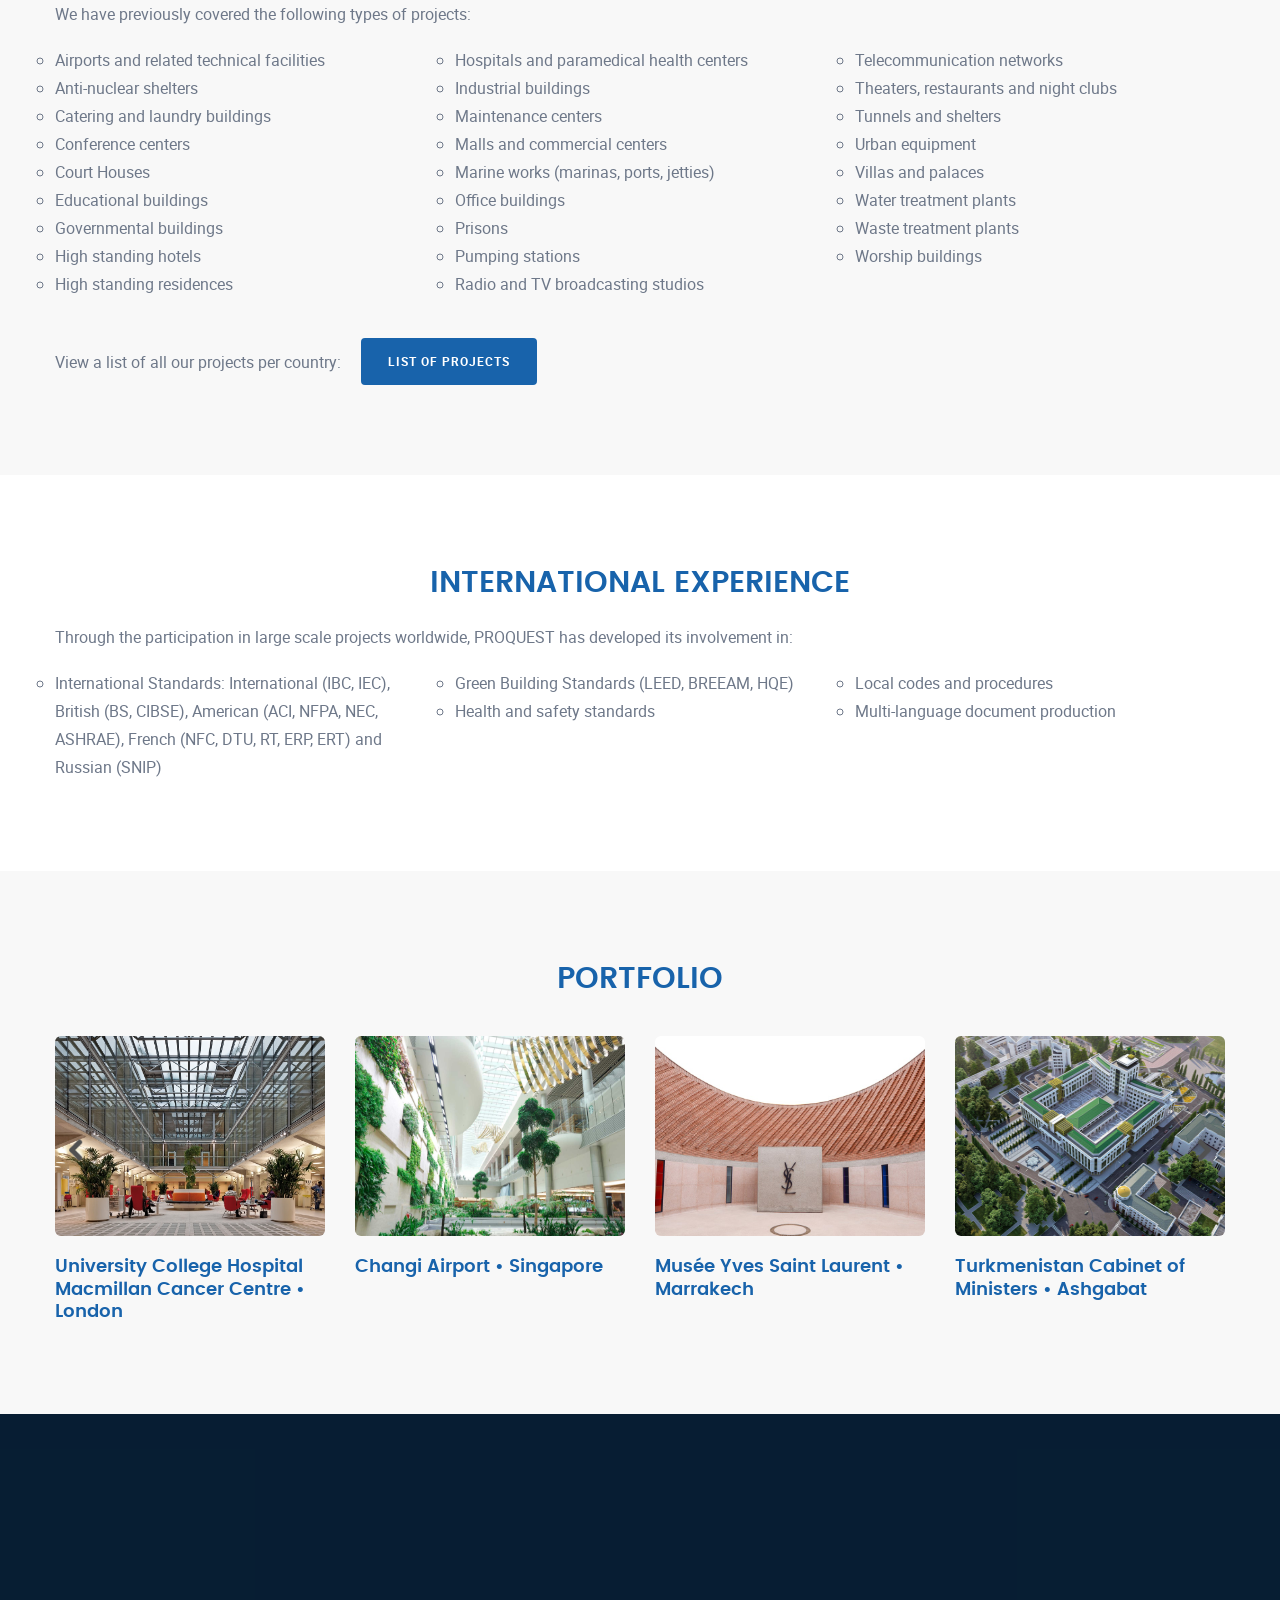
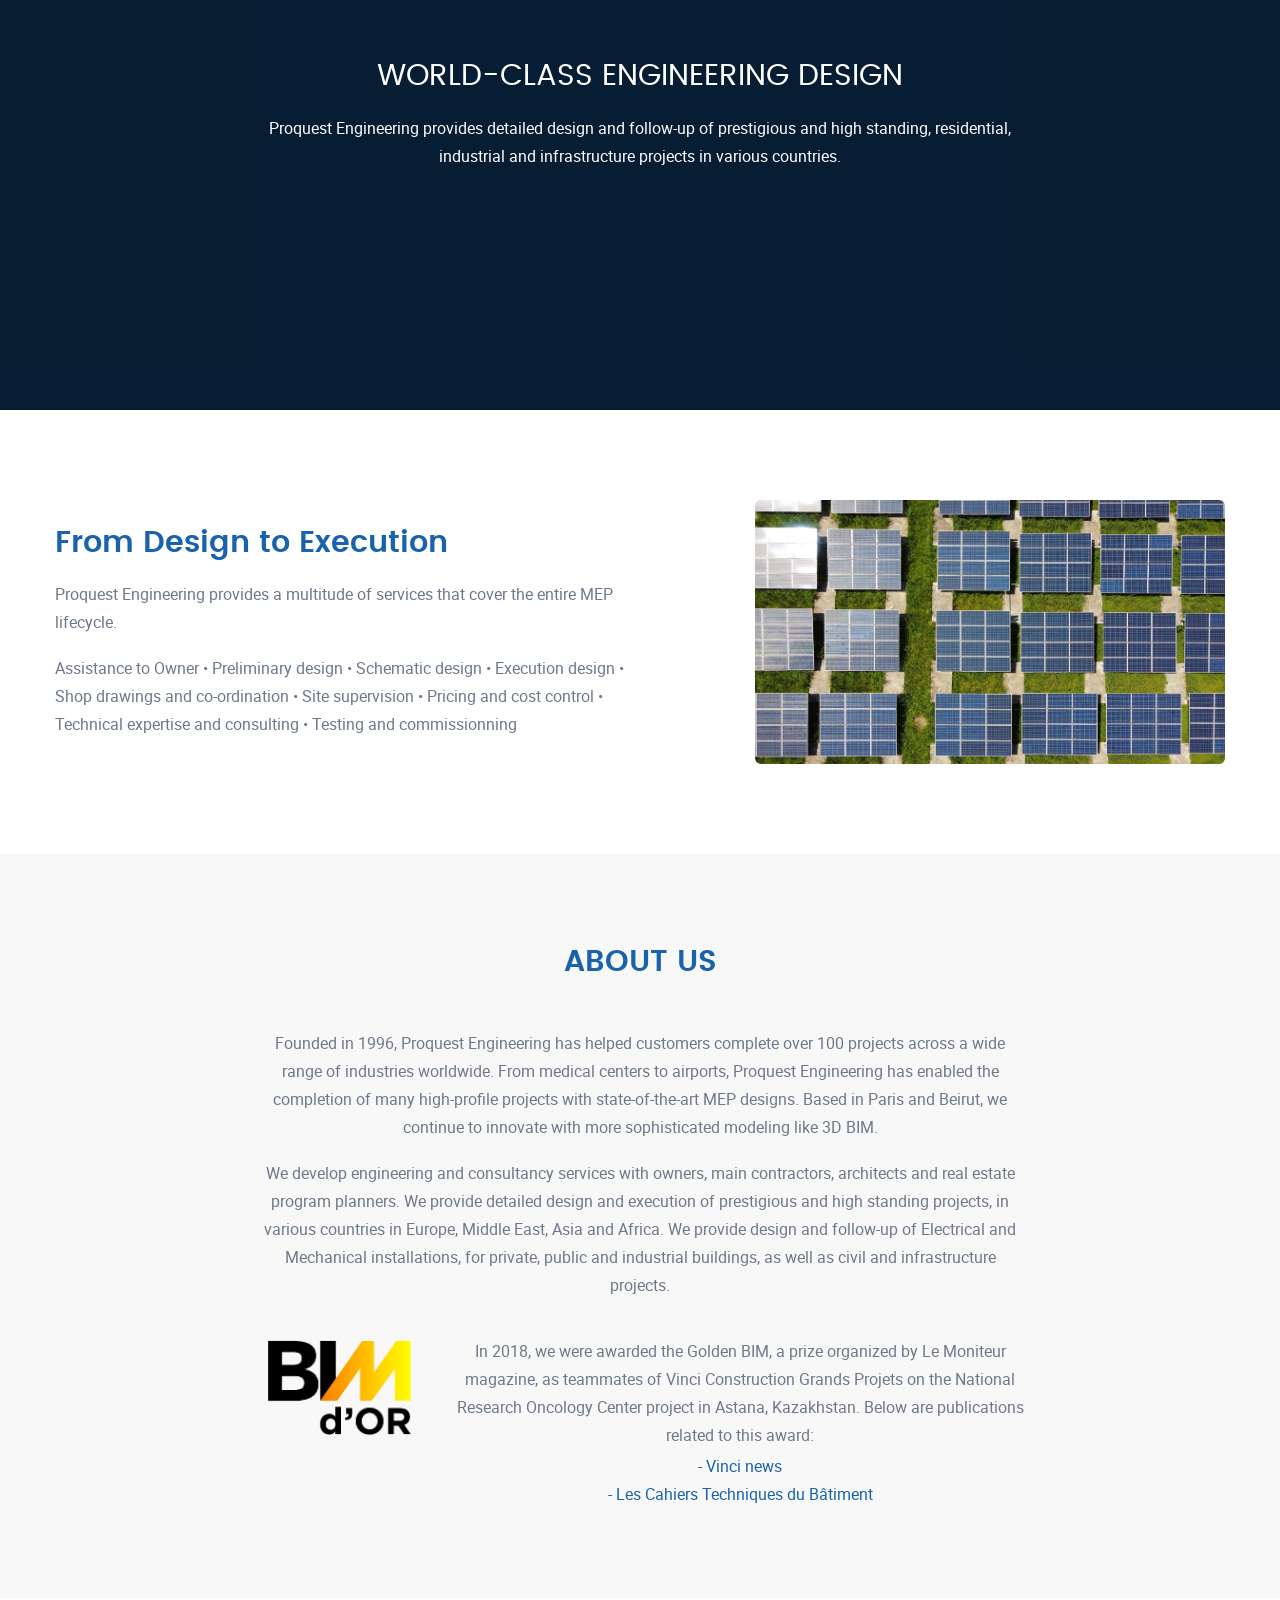
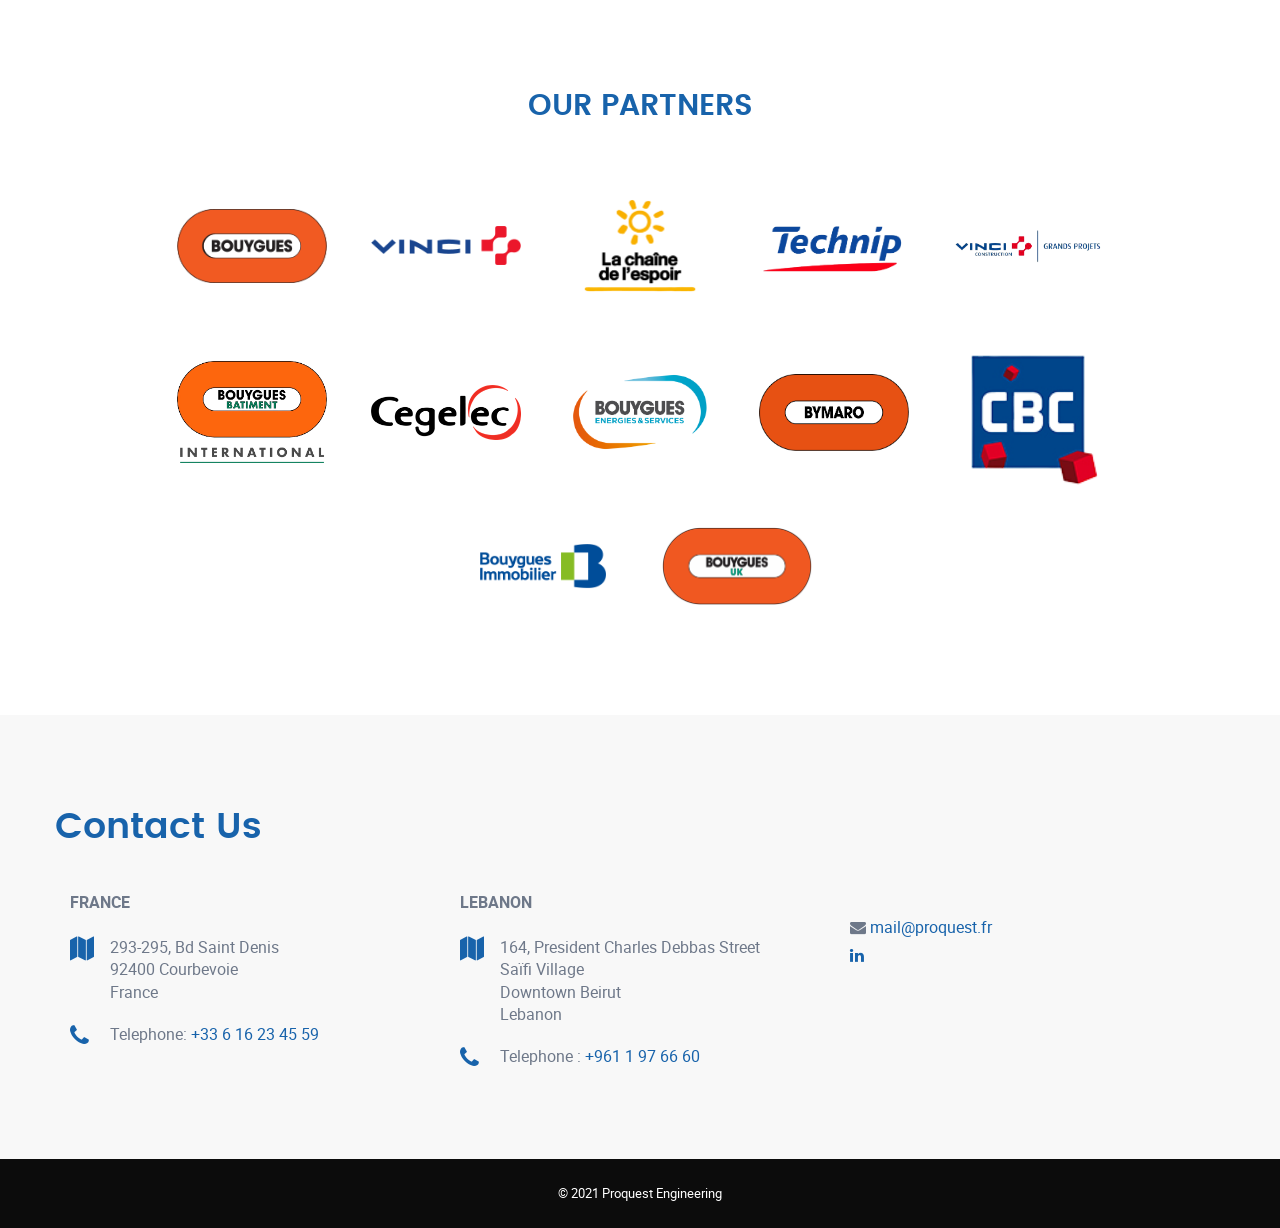
==== commit ad95a759: "Change title wording" ====
--- a/index.html
+++ b/index.html
@@ -715,7 +715,7 @@
       class="section section-logos section-pad bg-light"
       style="background-color: white"
     >
-      <h2 class="heading-section center">Some of our partners</h2>
+      <h2 class="heading-section center">Our Partners</h2>
       <div class="container">
         <div class="content row justify-content-md-center">
           <!-- <div class="client-logos"> -->
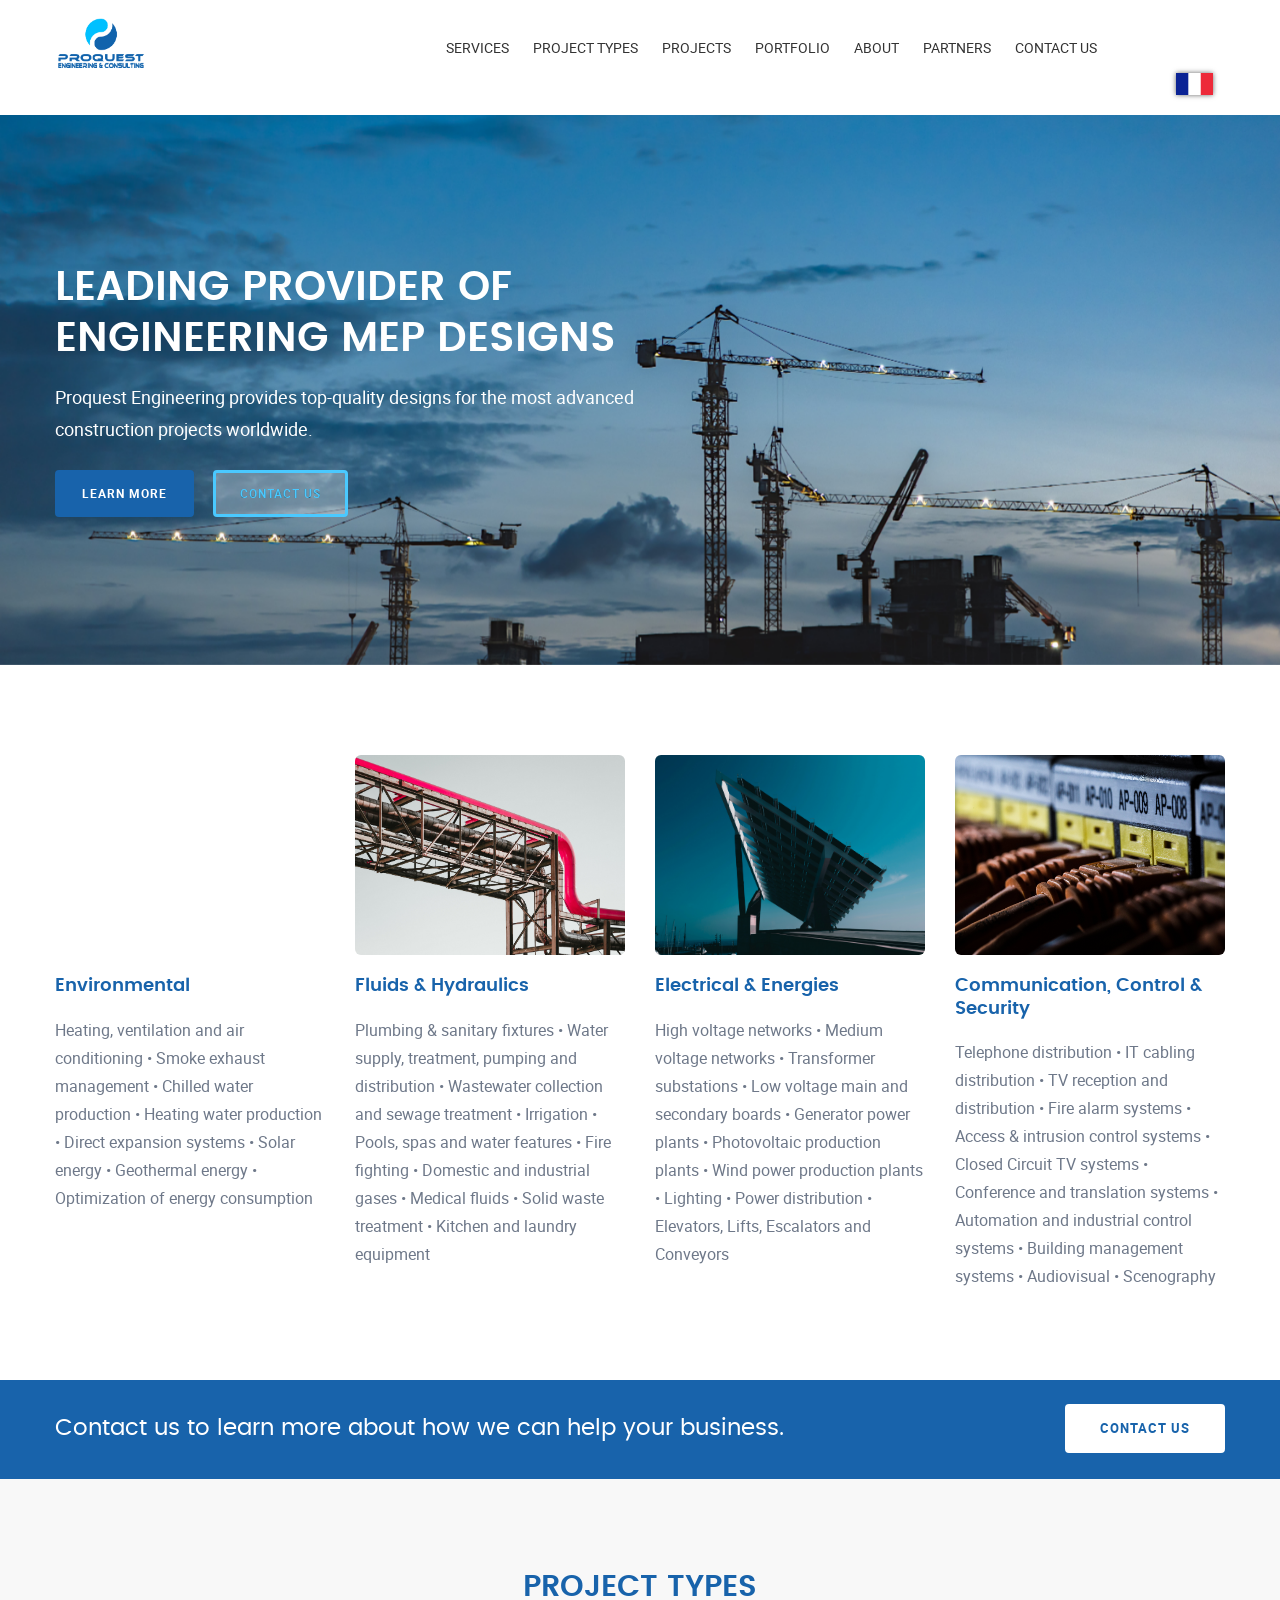
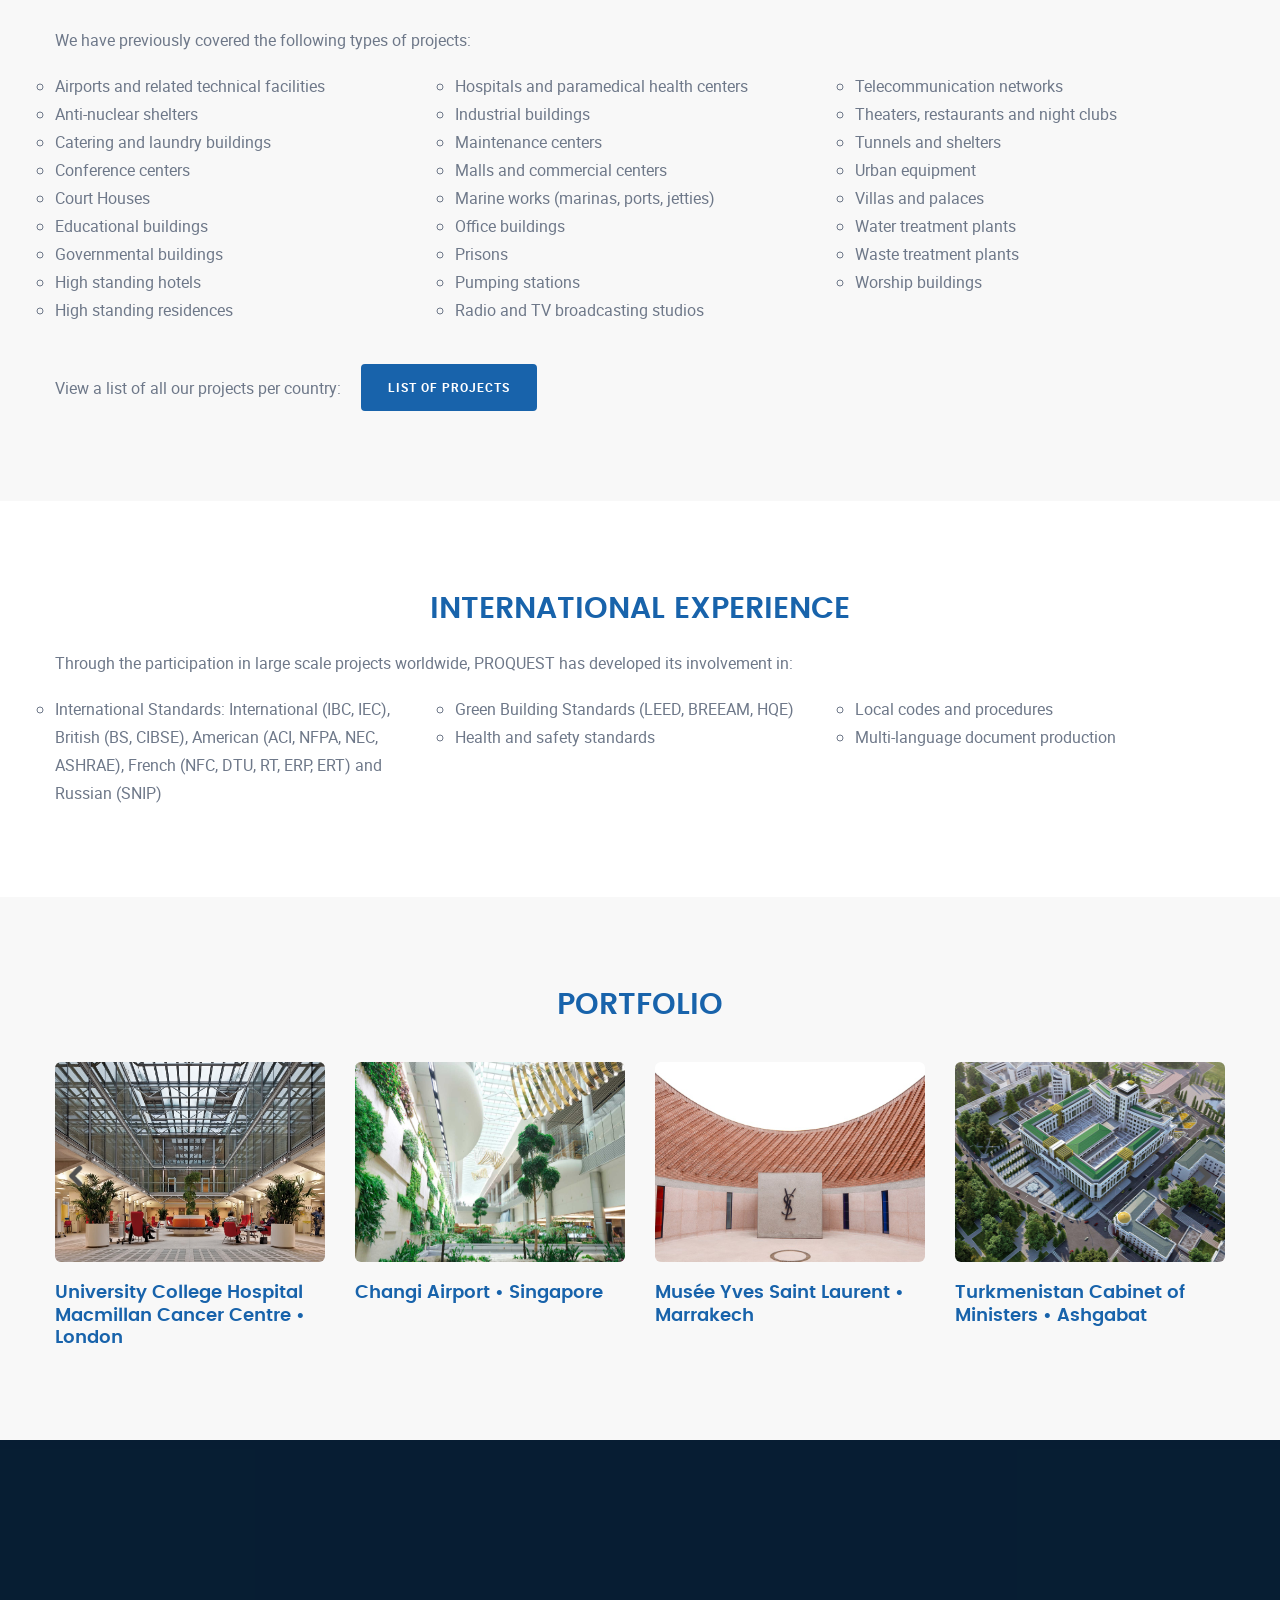
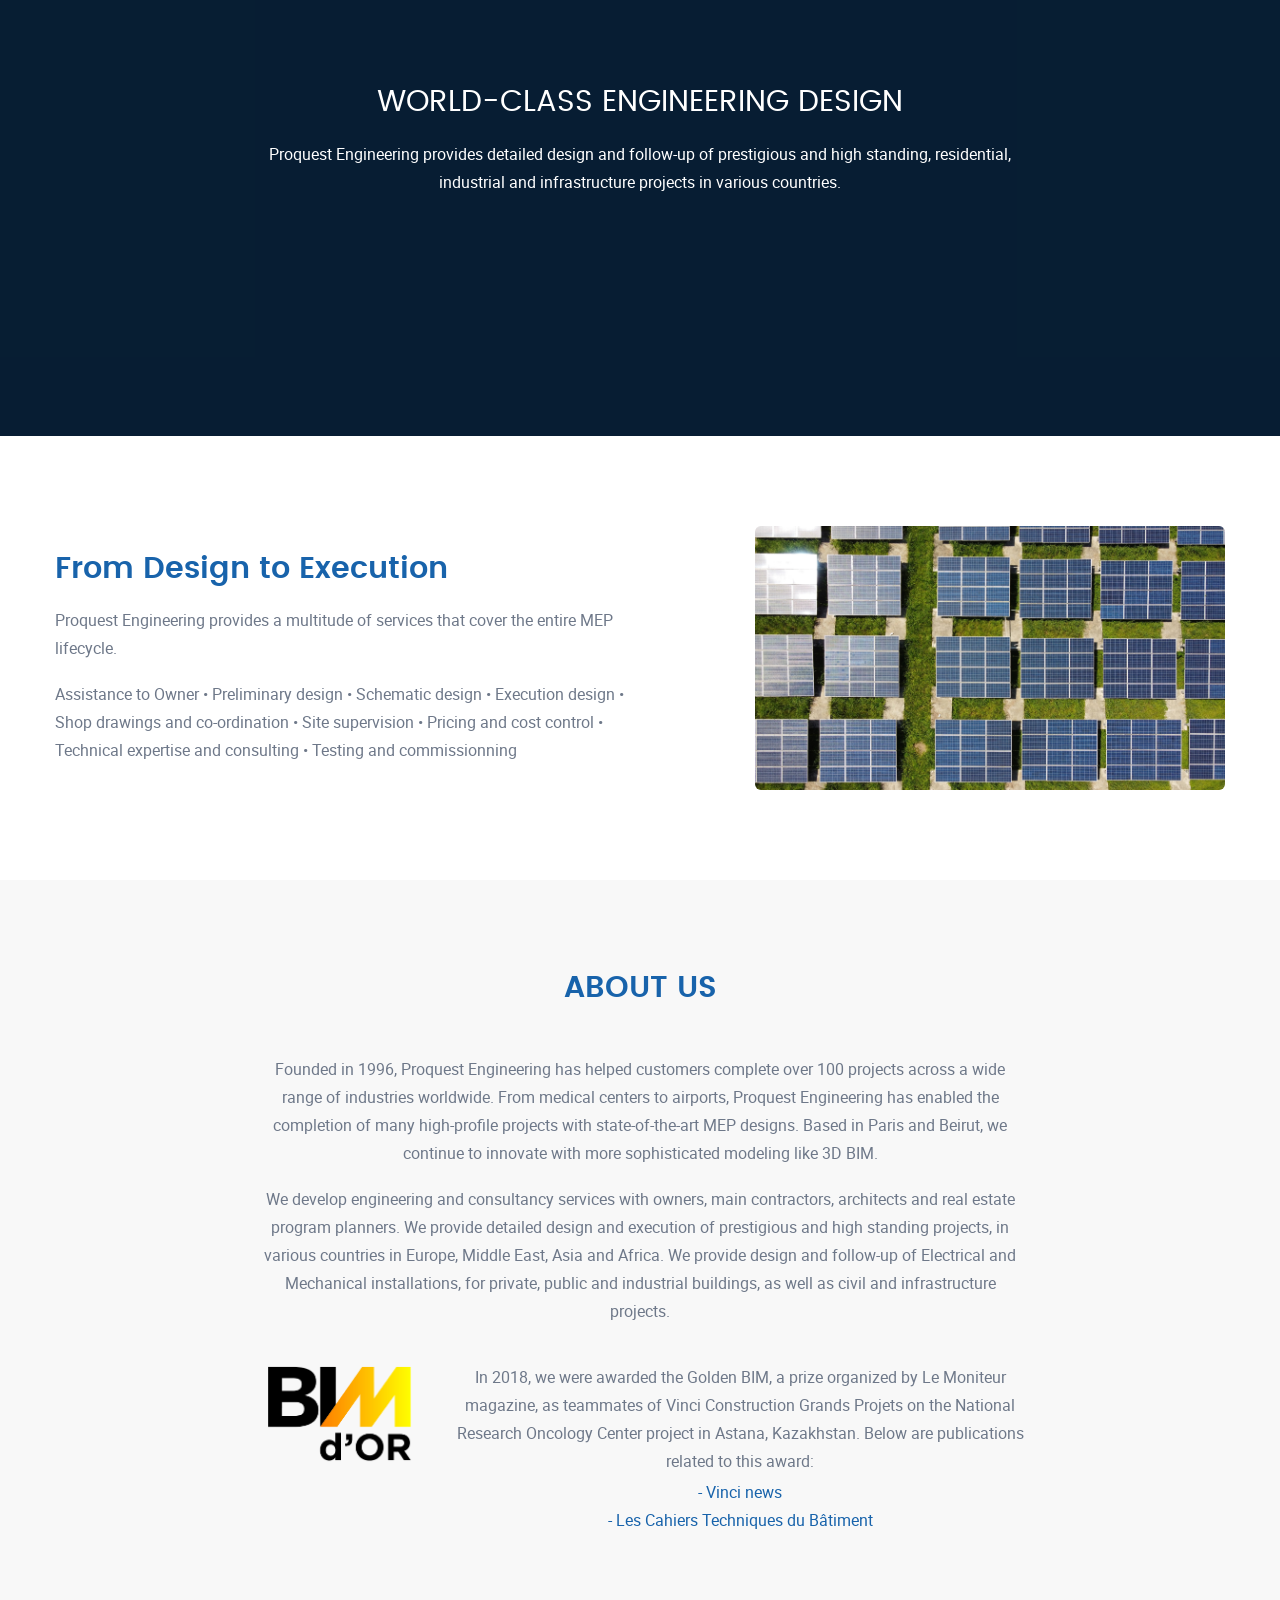
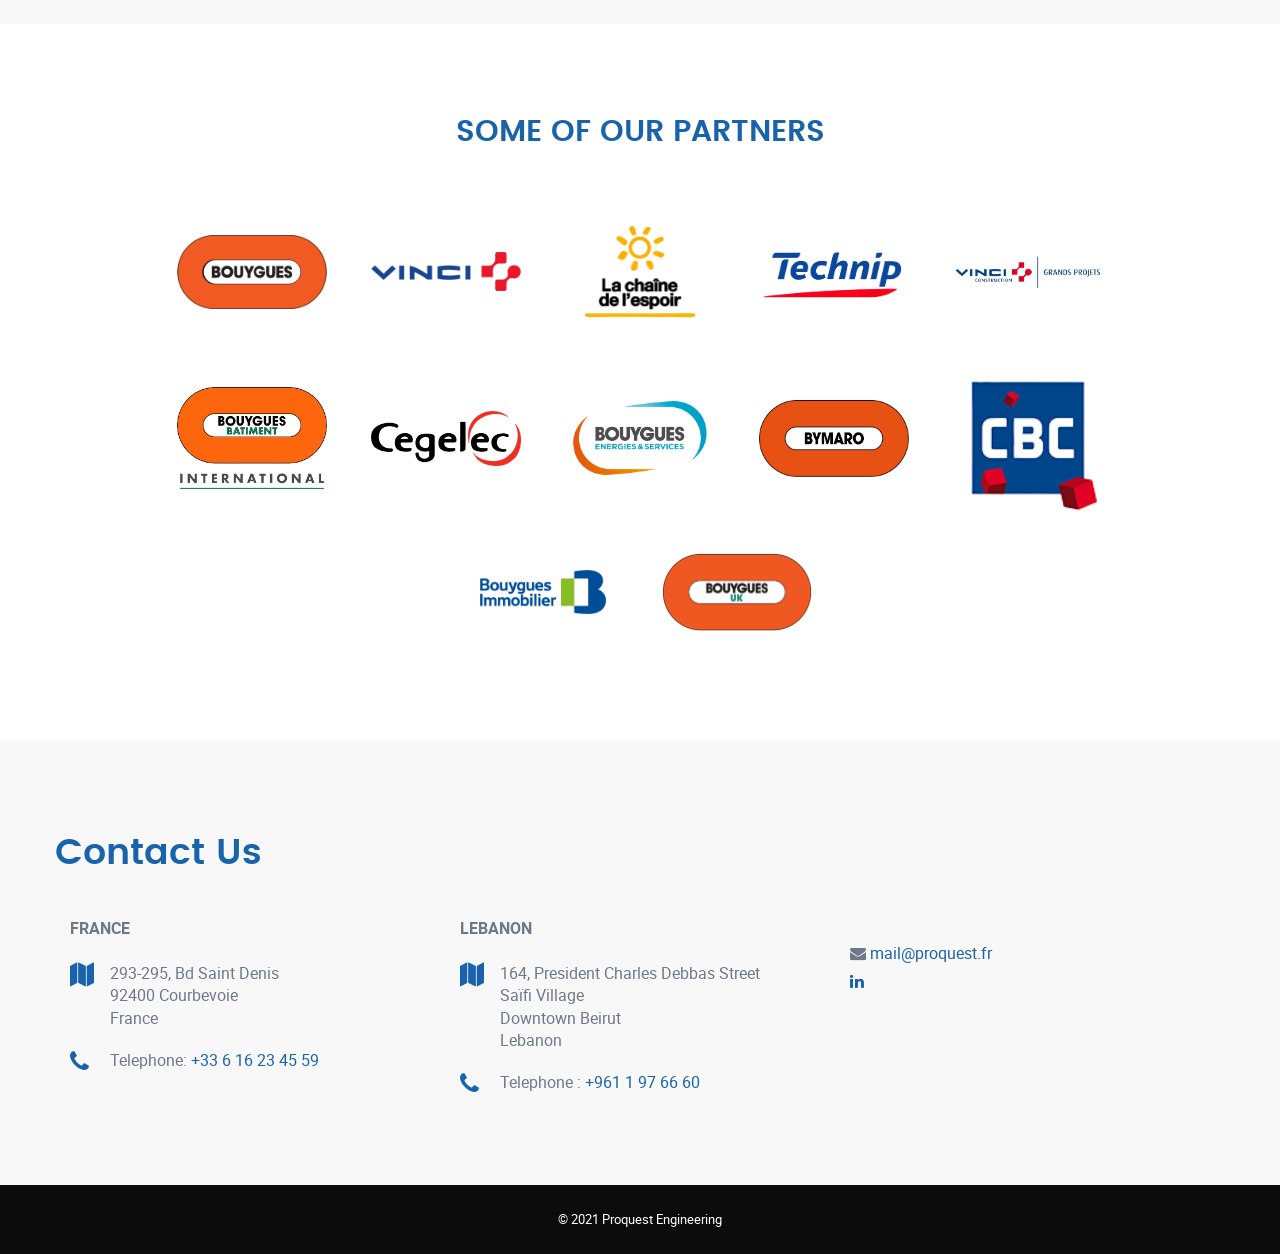
==== commit dca227fb: "test ft" ====
--- a/index.html
+++ b/index.html
@@ -16,6 +16,12 @@
       rel="stylesheet"
       href="path/to/font-awesome/css/font-awesome.min.css"
     />
+    <script
+			 src="https://solve-ui-stage.forethought.tech/embed.js"
+      type="application/javascript"
+	data-api-key="8c6927ff-cc91-4848-b37b-d0a8e8421a48"
+  data-ft-workflow-tag="BaseUser"
+></script>
   </head>
   <body class="site-body style-v1">
     <!-- Header -->
@@ -55,13 +61,17 @@
           <nav class="navbar-collapse collapse" id="mainnav">
             <ul class="nav navbar-nav">
               <li><a class="nav-head" href="#services">Services</a></li>
+              <li><a href="#project-types">Project Types</a></li>
               <li><a href="./list_of_projects.html">Projects</a></li>
               <li><a href="#portfolio">Portfolio</a></li>
               <li><a href="#about-us">About</a></li>
               <li><a href="#partners">Partners</a></li>
               <li><a href="#contact-us">Contact Us</a></li>
-              <li>
-                <a class="lang-nav" href="./index_french.html">
+              <li class="lang-nav">
+                <!-- <a href="./index.html">
+                  <img class="flags" src="./image/uk-flag.png" />
+                </a> -->
+                <a href="./index_french.html">
                   <img class="flags" src="./image/france-flag.png" />
                 </a>
               </li>
@@ -715,7 +725,7 @@
       class="section section-logos section-pad bg-light"
       style="background-color: white"
     >
-      <h2 class="heading-section center">Our Partners</h2>
+      <h2 class="heading-section center">Some of our partners</h2>
       <div class="container">
         <div class="content row justify-content-md-center">
           <!-- <div class="client-logos"> -->
@@ -871,5 +881,8 @@
     <!-- Theme Script init() -->
     <script src="js/script.js"></script>
     <!-- End script -->
+    <!-- Start of d3v-forethought Zendesk Widget script -->
+<script id="ze-snippet" src="https://static.zdassets.com/ekr/snippet.js?key=0e5a99fc-85a1-4f33-87e5-ef5c68f3fcdc"> </script>
+<!-- End of d3v-forethought Zendesk Widget script -->
   </body>
 </html>
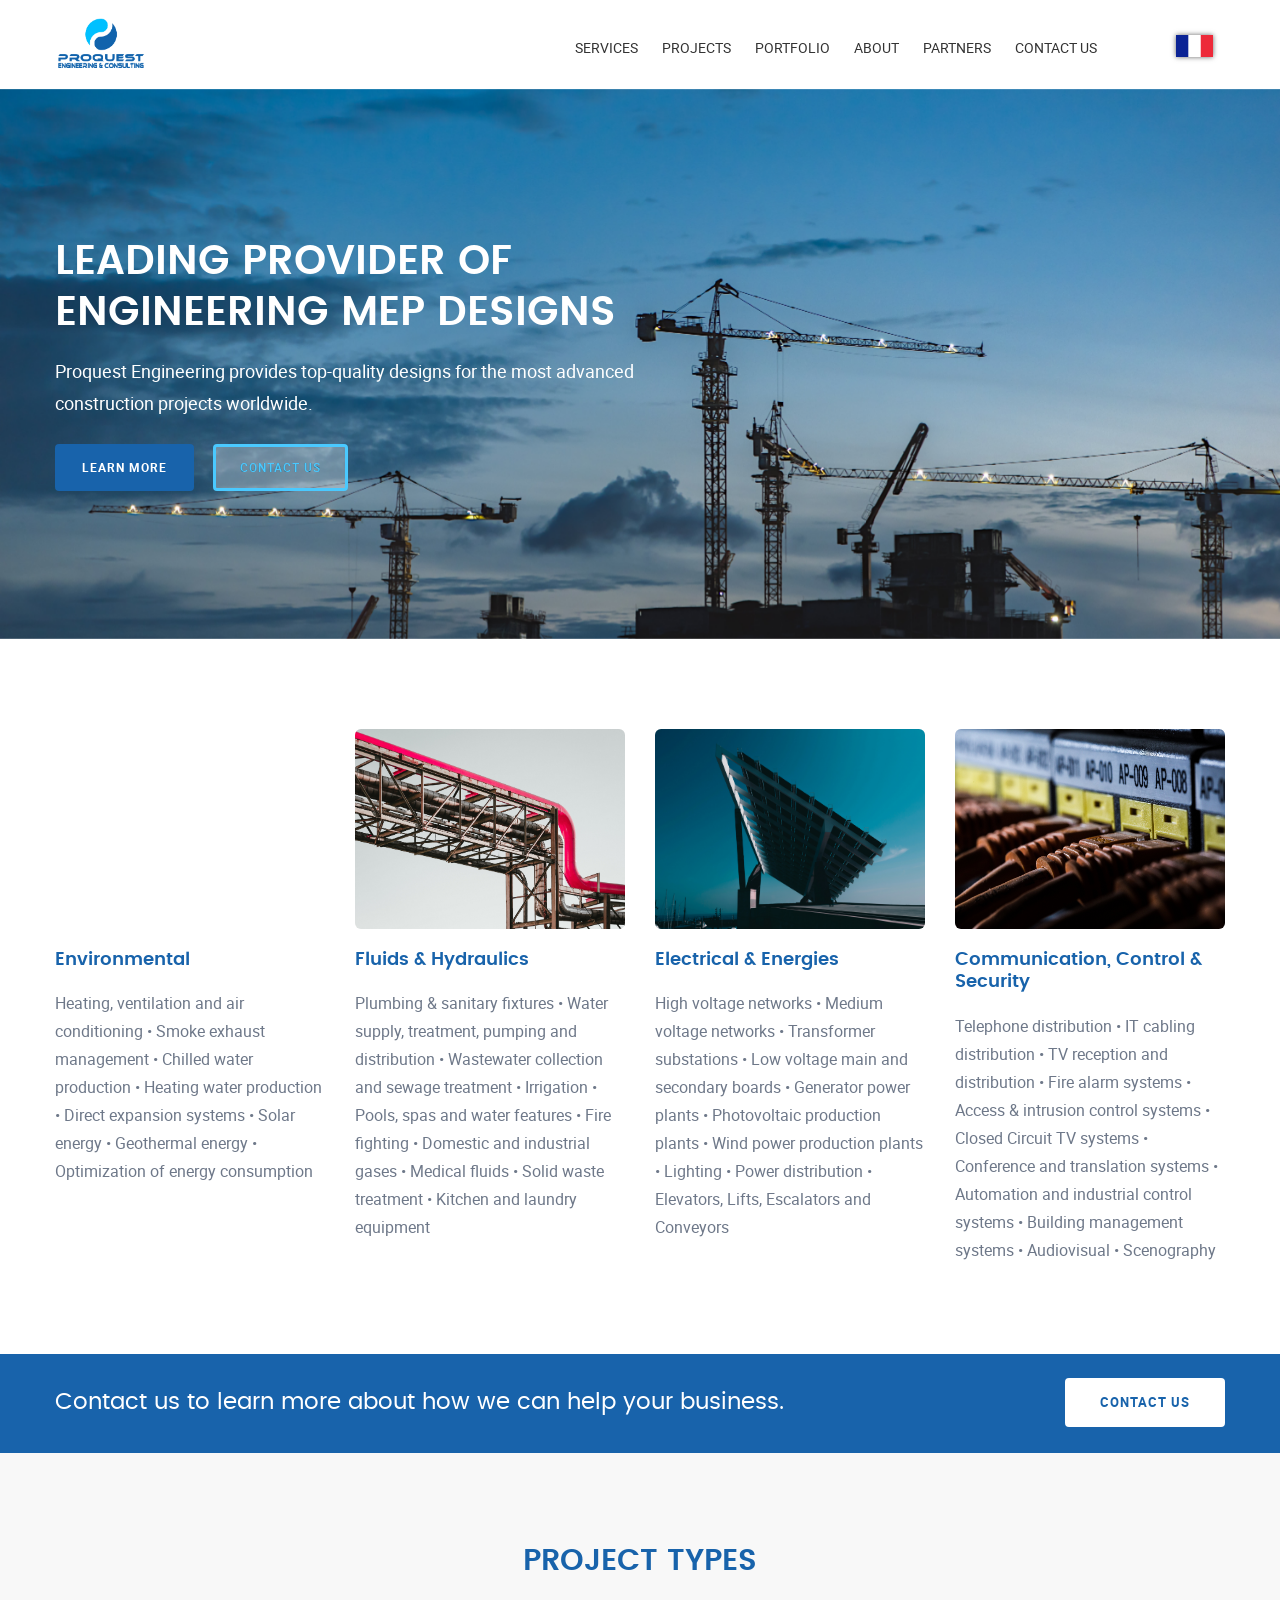
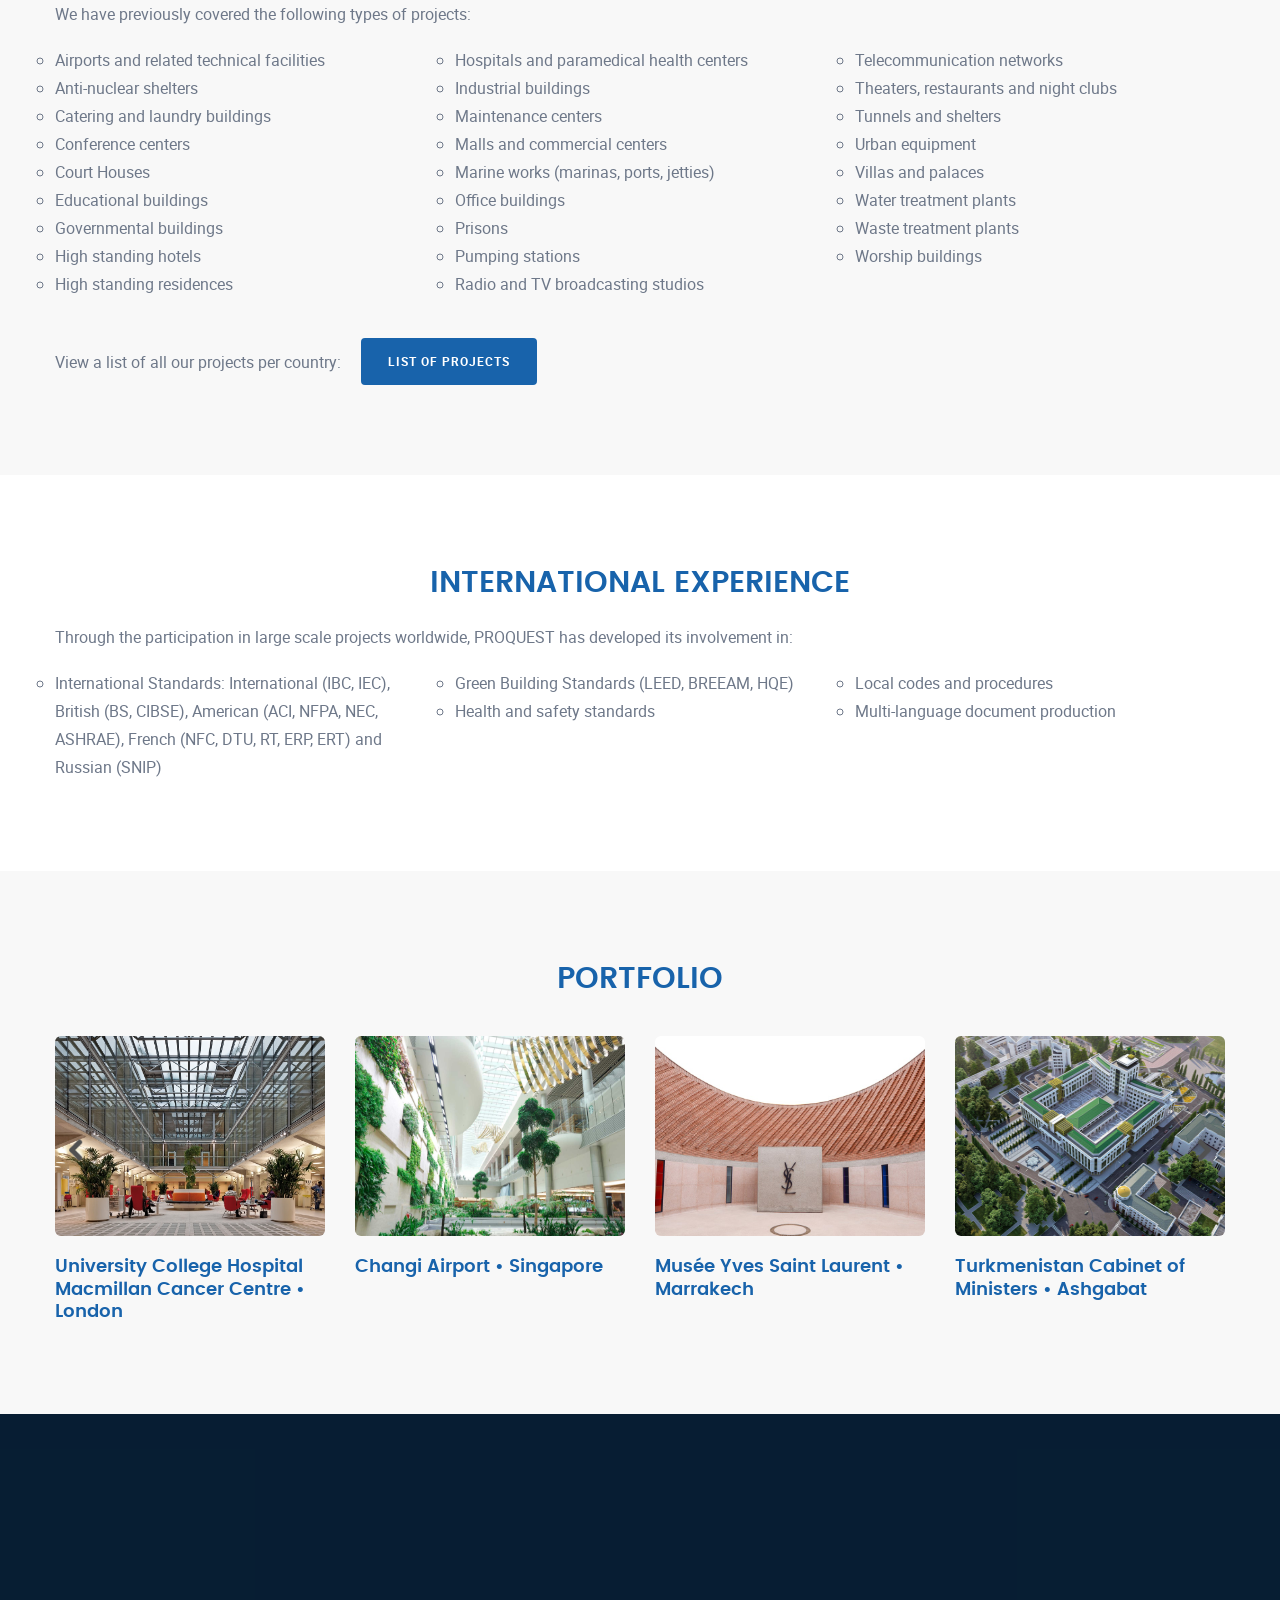
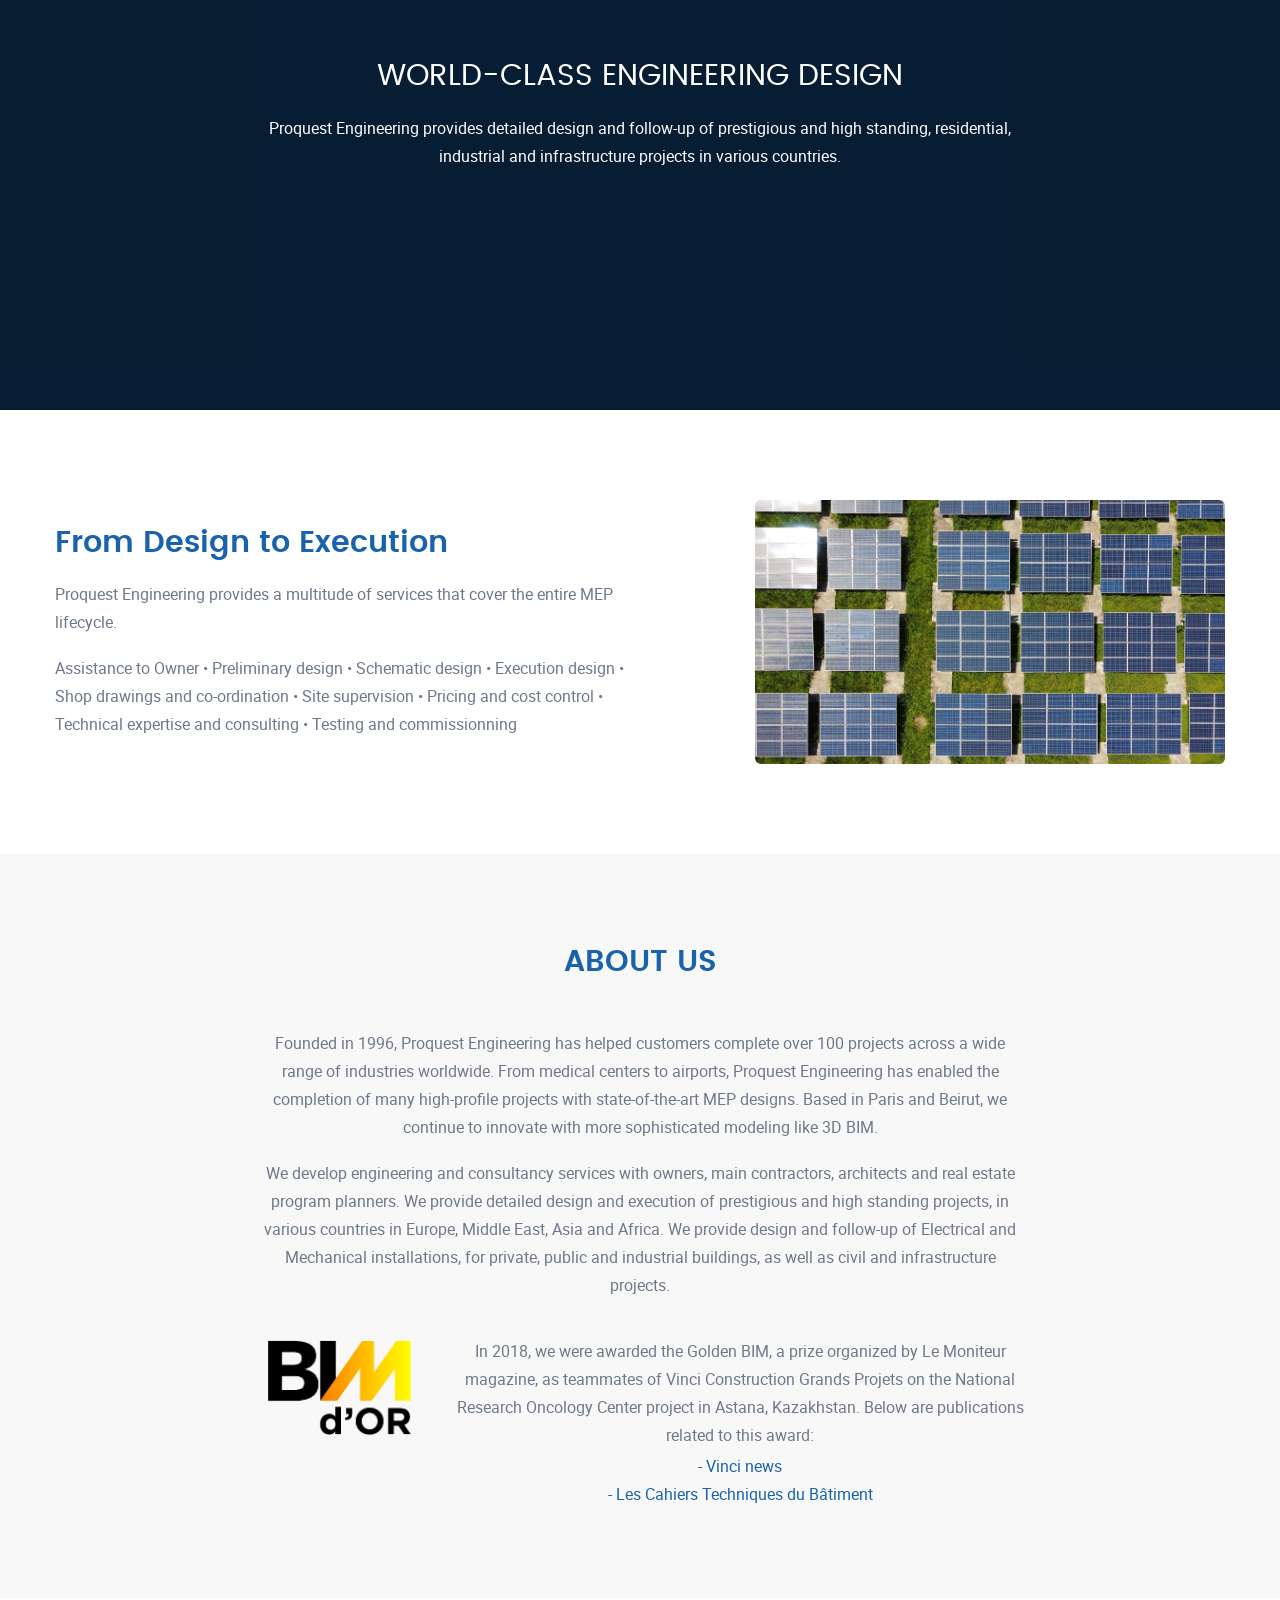
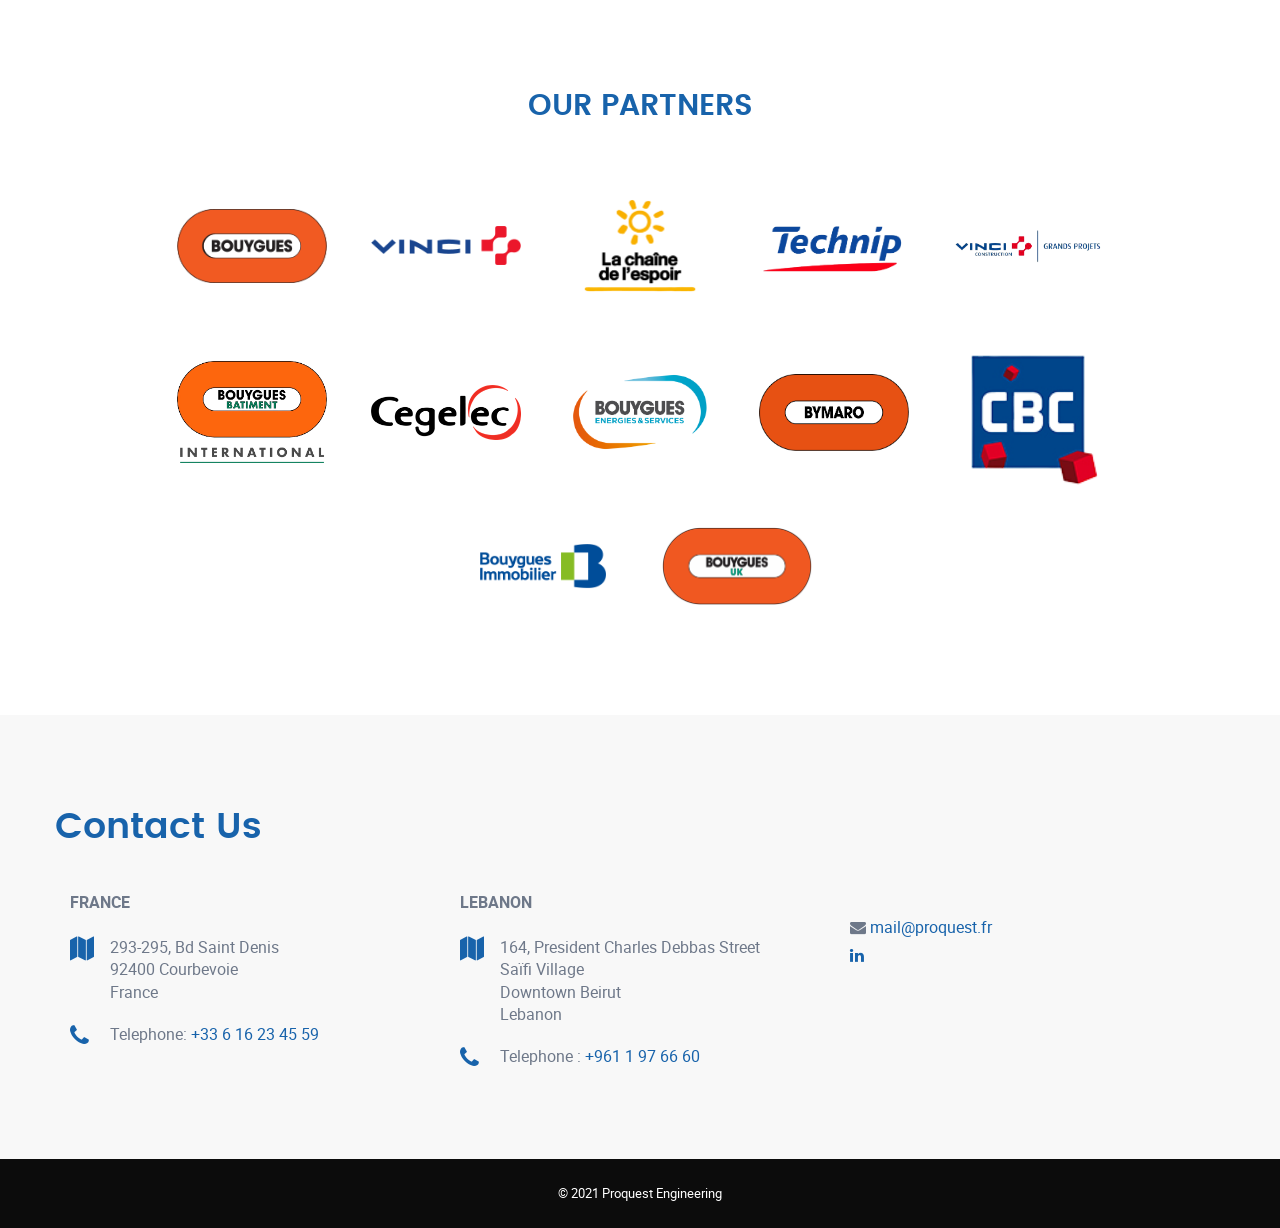
==== commit f15335ac: "Merge branch 'master' of github.com:samyhajal/proquestfr" ====
--- a/index.html
+++ b/index.html
@@ -61,17 +61,13 @@
           <nav class="navbar-collapse collapse" id="mainnav">
             <ul class="nav navbar-nav">
               <li><a class="nav-head" href="#services">Services</a></li>
-              <li><a href="#project-types">Project Types</a></li>
               <li><a href="./list_of_projects.html">Projects</a></li>
               <li><a href="#portfolio">Portfolio</a></li>
               <li><a href="#about-us">About</a></li>
               <li><a href="#partners">Partners</a></li>
               <li><a href="#contact-us">Contact Us</a></li>
-              <li class="lang-nav">
-                <!-- <a href="./index.html">
-                  <img class="flags" src="./image/uk-flag.png" />
-                </a> -->
-                <a href="./index_french.html">
+              <li>
+                <a class="lang-nav" href="./index_french.html">
                   <img class="flags" src="./image/france-flag.png" />
                 </a>
               </li>
@@ -725,7 +721,7 @@
       class="section section-logos section-pad bg-light"
       style="background-color: white"
     >
-      <h2 class="heading-section center">Some of our partners</h2>
+      <h2 class="heading-section center">Our Partners</h2>
       <div class="container">
         <div class="content row justify-content-md-center">
           <!-- <div class="client-logos"> -->
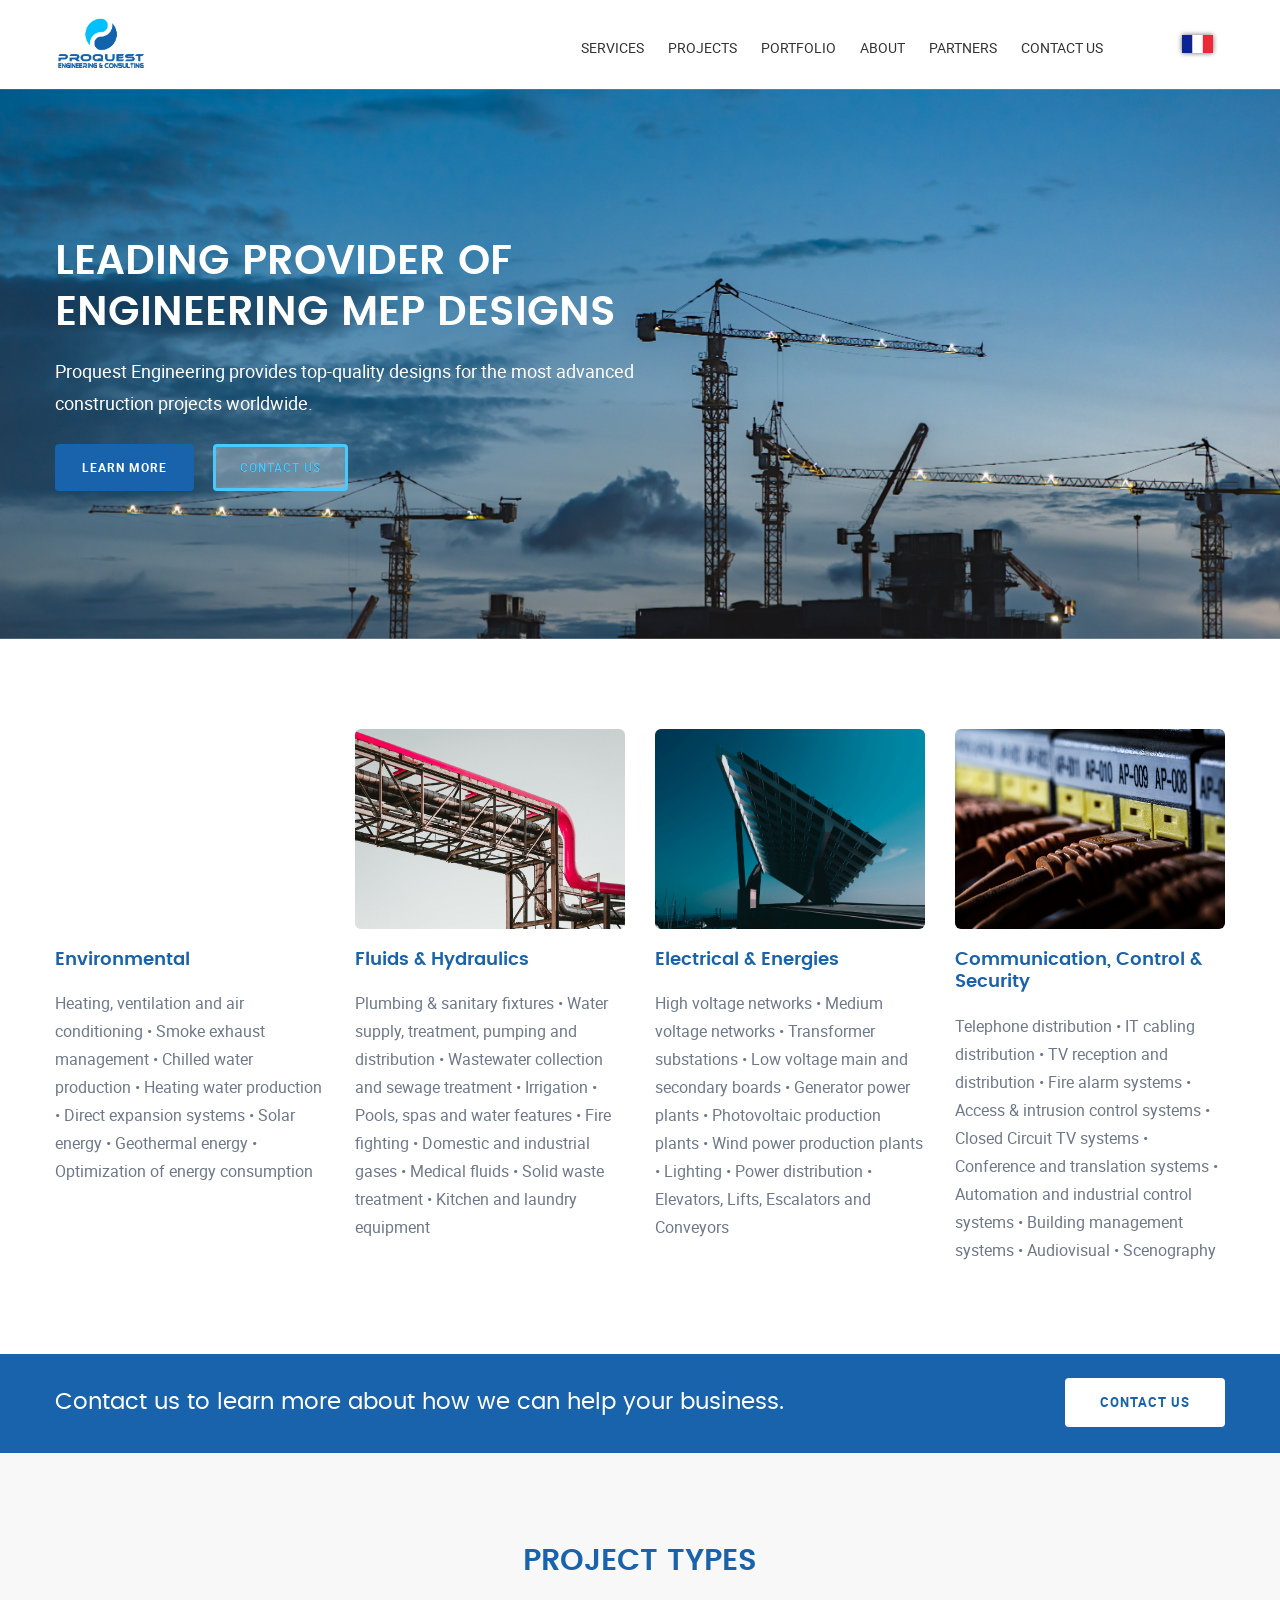
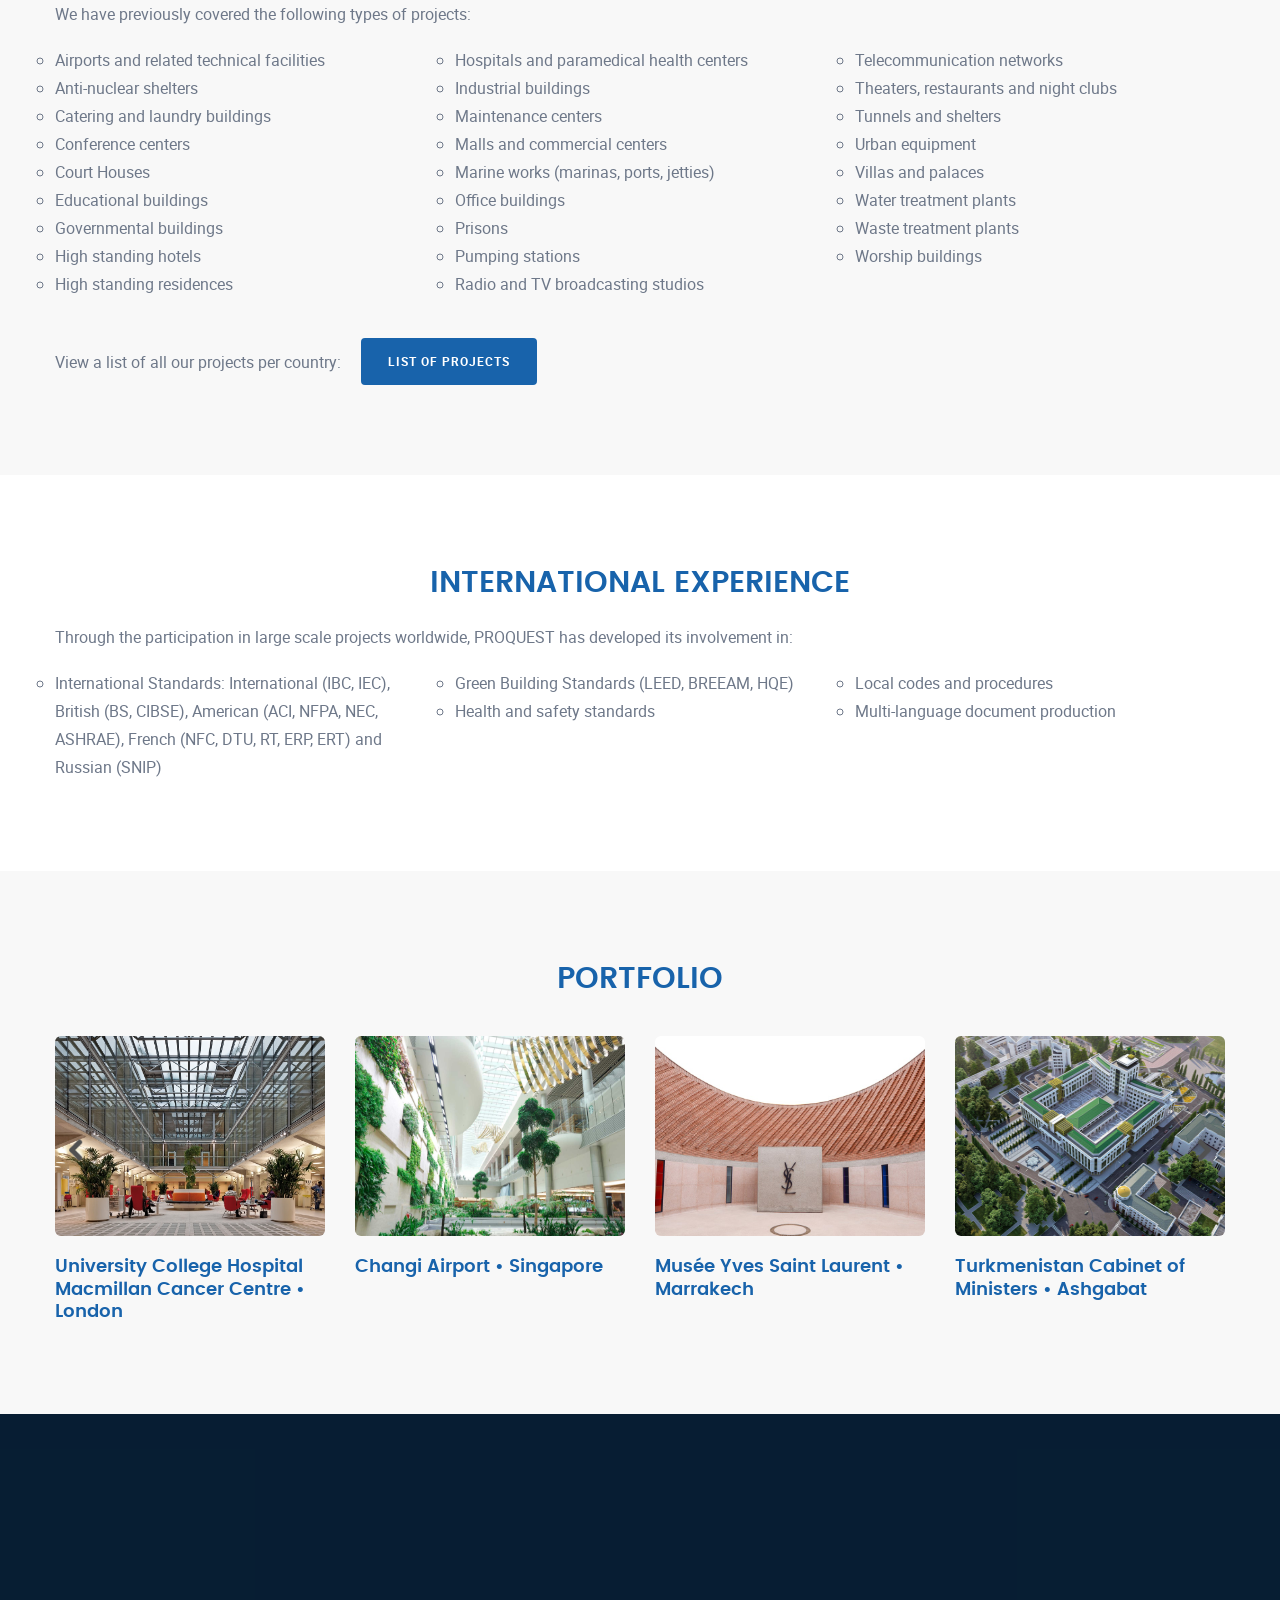
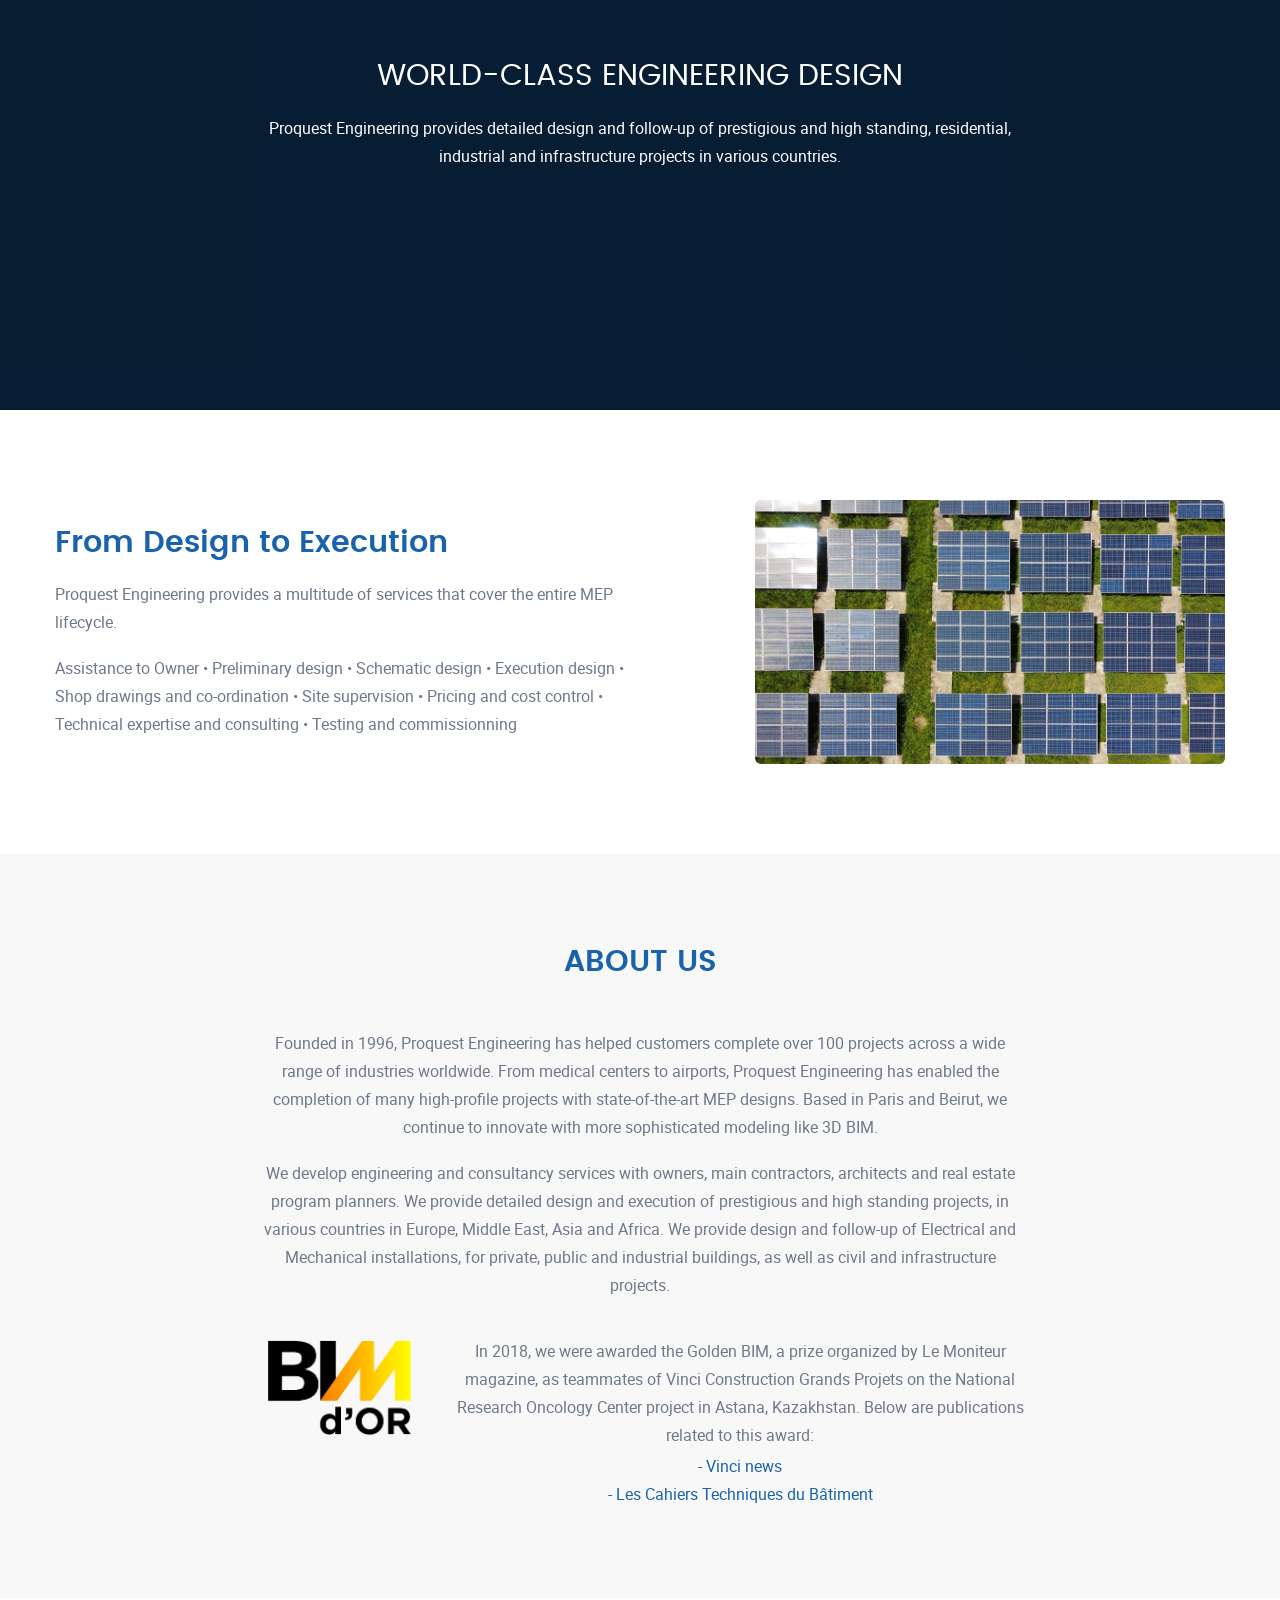
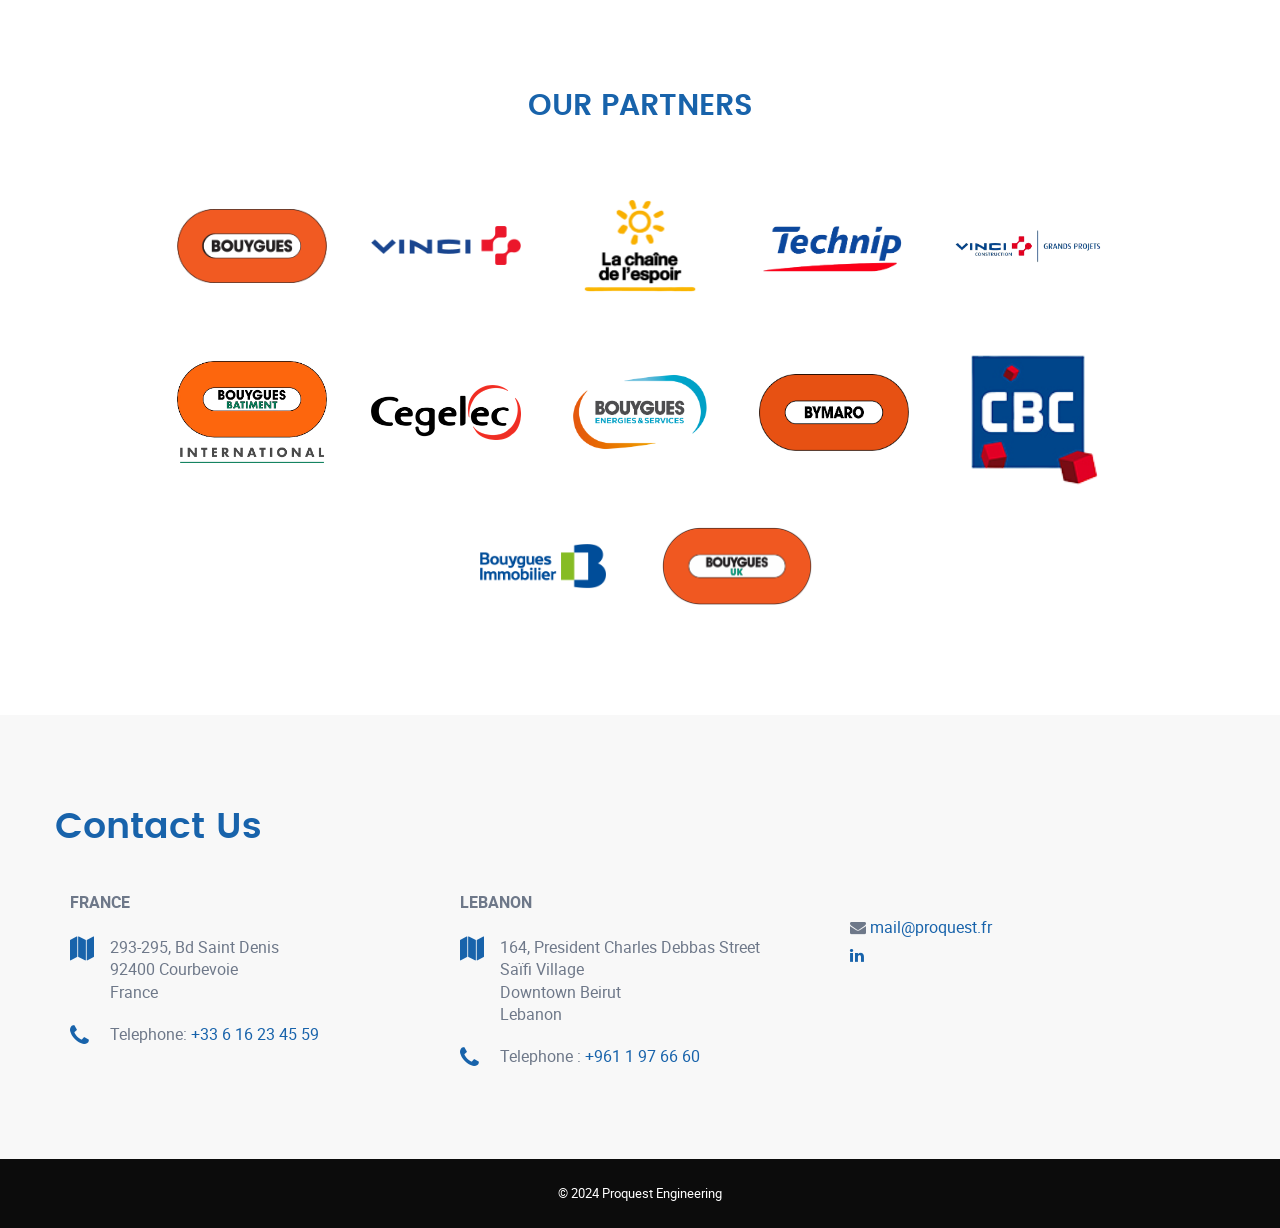
==== commit ceca14a2: "Update index.html" ====
--- a/index.html
+++ b/index.html
@@ -16,12 +16,6 @@
       rel="stylesheet"
       href="path/to/font-awesome/css/font-awesome.min.css"
     />
-    <script
-			 src="https://solve-ui-stage.forethought.tech/embed.js"
-      type="application/javascript"
-	data-api-key="8c6927ff-cc91-4848-b37b-d0a8e8421a48"
-  data-ft-workflow-tag="BaseUser"
-></script>
   </head>
   <body class="site-body style-v1">
     <!-- Header -->
@@ -856,7 +850,7 @@
 
     <!-- Copyright -->
     <div class="copyright" style="display: flex; justify-content: center">
-      <p>&copy; 2021 Proquest Engineering</p>
+      <p>&copy; 2024 Proquest Engineering</p>
     </div>
     <!-- End Copyright -->
 
@@ -877,8 +871,5 @@
     <!-- Theme Script init() -->
     <script src="js/script.js"></script>
     <!-- End script -->
-    <!-- Start of d3v-forethought Zendesk Widget script -->
-<script id="ze-snippet" src="https://static.zdassets.com/ekr/snippet.js?key=0e5a99fc-85a1-4f33-87e5-ef5c68f3fcdc"> </script>
-<!-- End of d3v-forethought Zendesk Widget script -->
   </body>
 </html>
